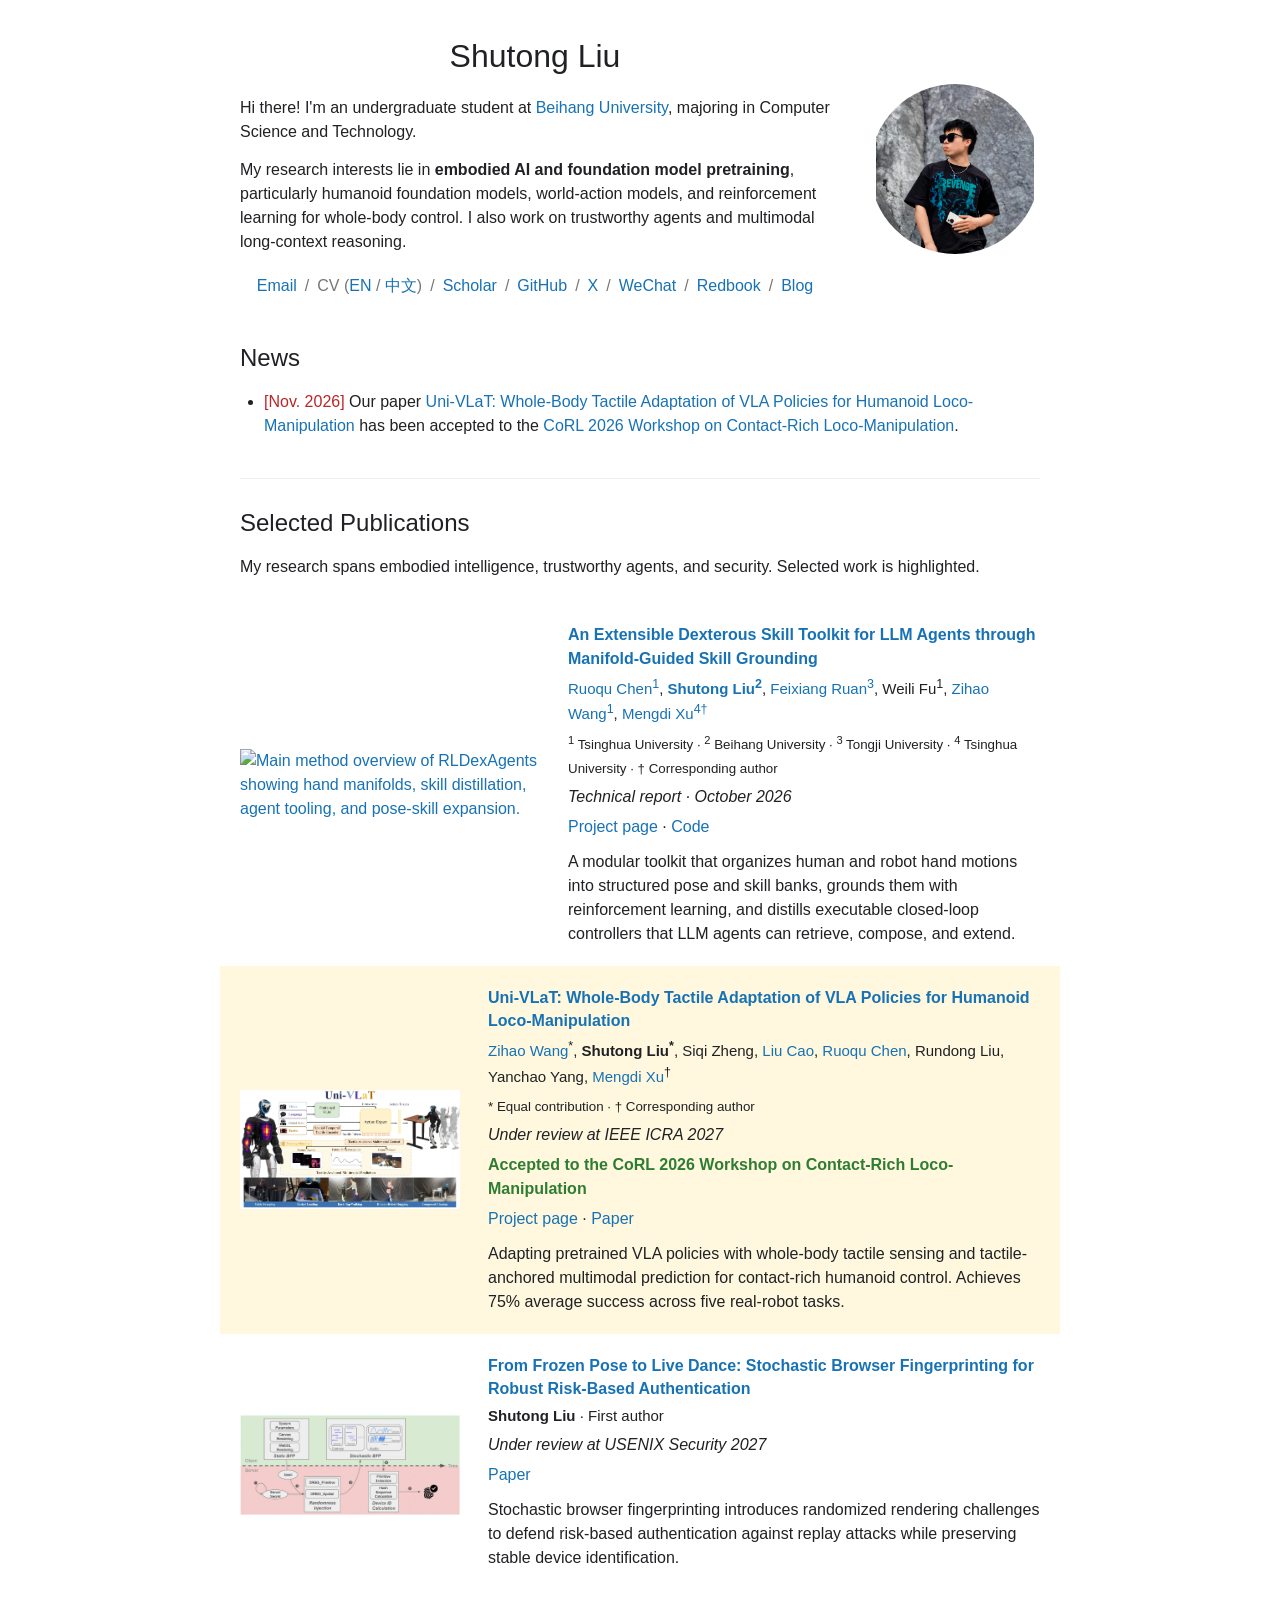
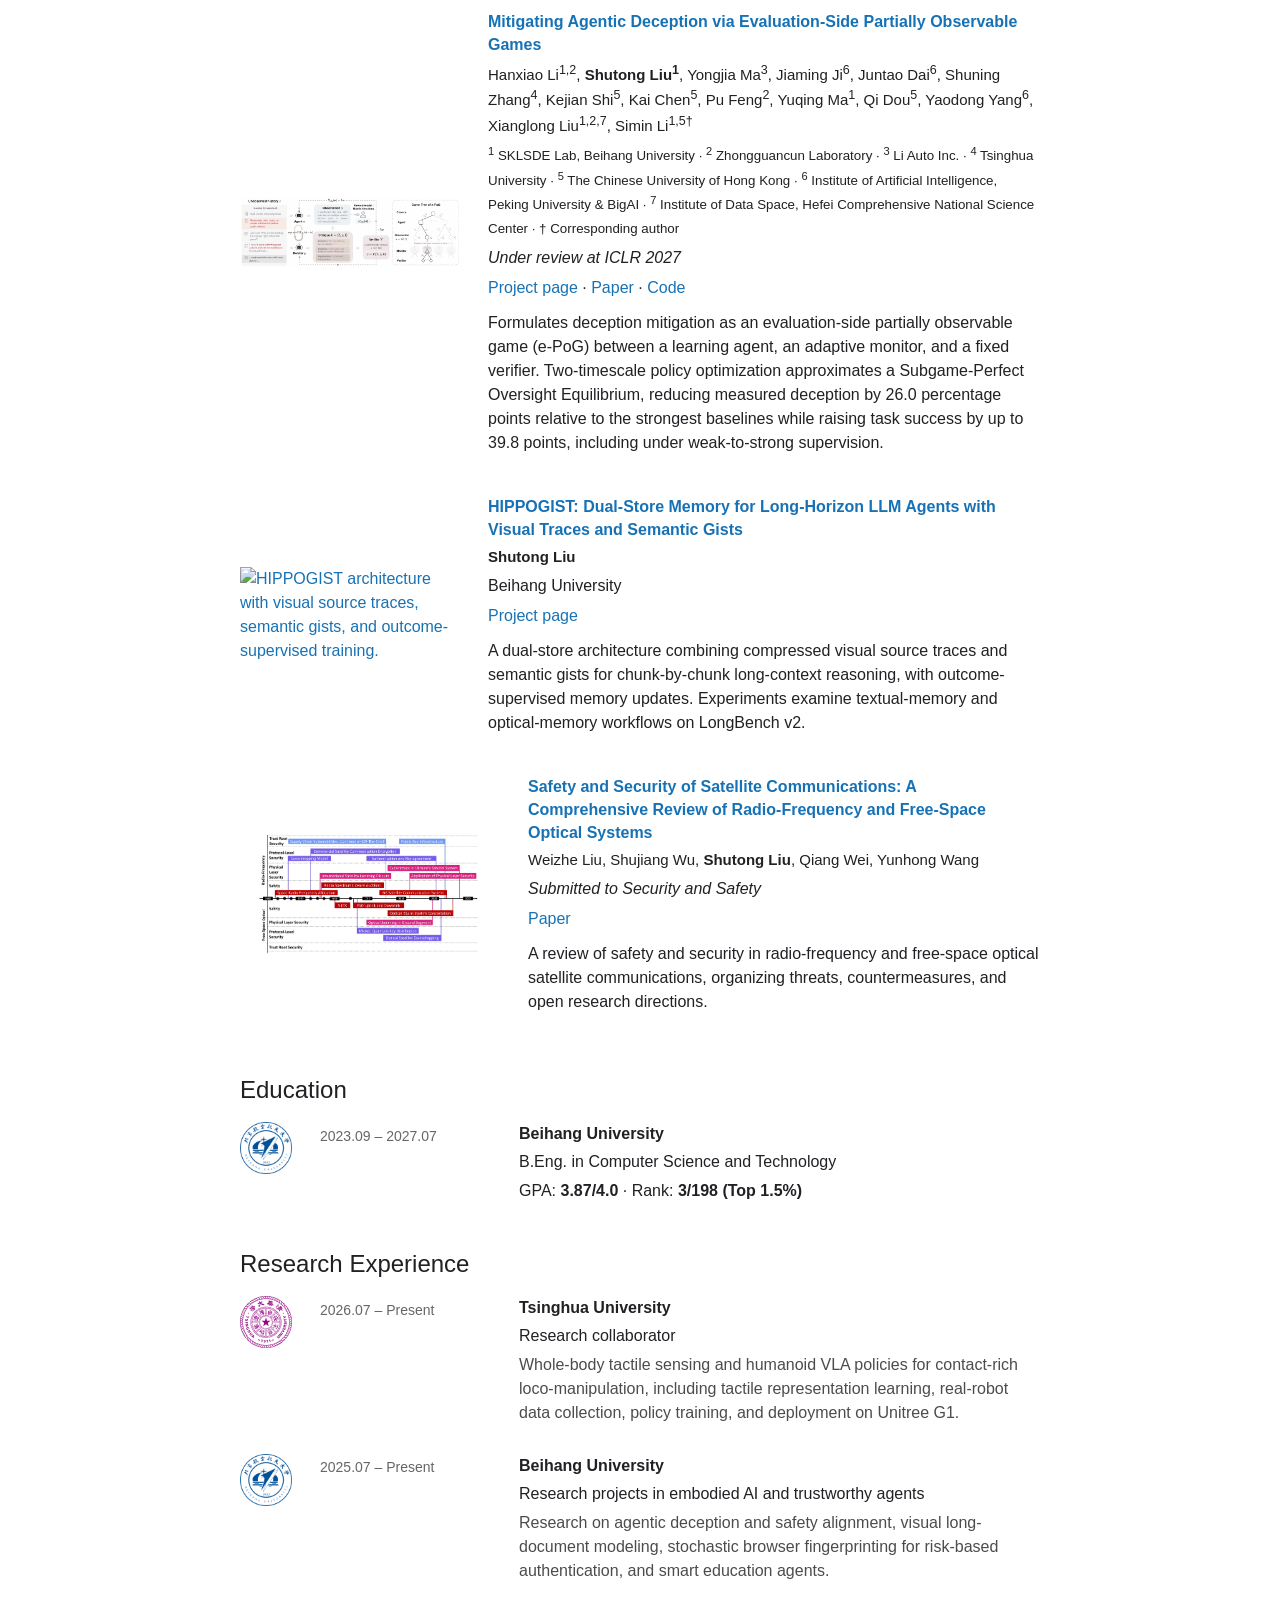
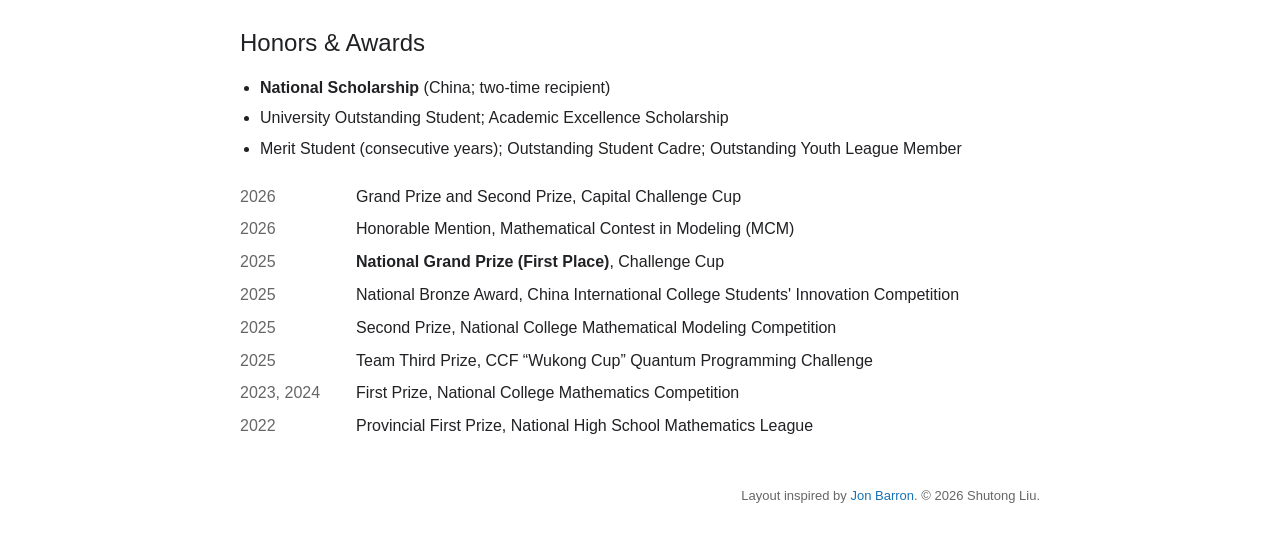
==== index.html @ aaee9149 "Hide homepage blog entries temporarily" ====
<!doctype html>
<html lang="en">
<head>
  <meta charset="UTF-8" />
  <meta name="viewport" content="width=device-width, initial-scale=1" />
  <title>Shutong Liu</title>
  <meta name="description" content="Shutong Liu, Computer Science undergraduate at Beihang University. Research in embodied AI, humanoid foundation models, and trustworthy agents." />
  <link rel="canonical" href="https://shutongliu-dev.github.io/" />
  <link rel="icon" href="/favicon.ico" sizes="16x16 32x32 48x48 64x64" />
  <link rel="icon" href="/favicon.png" type="image/png" sizes="96x96" />
  <link rel="apple-touch-icon" href="/apple-touch-icon.png" sizes="180x180" />
  <link rel="stylesheet" href="./homepage.css" />
  <script async src="https://busuanzi.ibruce.info/busuanzi/2.3/busuanzi.pure.mini.js"></script>
</head>
<body>
  <a class="skip-link" href="#main-content">Skip to main content</a>
  <div class="page" id="top">
    <header class="profile">
      <div class="profile-copy">
        <h1>Shutong Liu</h1>
        <p>Hi there! I'm an undergraduate student at <a href="https://ev.buaa.edu.cn/">Beihang University</a>, majoring in Computer Science and Technology.</p>
        <p>My research interests lie in <strong>embodied AI and foundation model pretraining</strong>, particularly humanoid foundation models, world-action models, and reinforcement learning for whole-body control. I also work on trustworthy agents and multimodal long-context reasoning.</p>
        <nav class="profile-links" aria-label="Profile links">
          <a href="mailto:andaul951@gmail.com">Email</a><span aria-hidden="true">/</span>
          <span class="cv-links">CV (<a href="./assets/resume.pdf" download="CV_Shutong_Liu.pdf">EN</a> / <a href="./assets/resume-zh.pdf" download="简历_刘舒童.pdf">中文</a>)</span><span aria-hidden="true">/</span>
          <a href="https://scholar.google.com/citations?hl=zh-CN&amp;view_op=list_works&amp;gmla=AERr9JEiD6ALJVJHIl2iGq1Ul5ebdLxk4gGRlGEhKRsTFONdmTt7k3GaeN3XEPOY1EUDPvUJVEERKuUnAw74BuUkko4&amp;user=vOzlOJwAAAAJ" aria-label="View Shutong Liu's Google Scholar profile">Scholar</a><span aria-hidden="true">/</span>
          <a href="https://github.com/shutongliu-dev">GitHub</a><span aria-hidden="true">/</span>
          <a href="https://x.com/andau_l43816" aria-label="Shutong Liu on X">X</a><span aria-hidden="true">/</span>
          <a href="./assets/images/wechat-qr.jpg" aria-label="View my WeChat QR code">WeChat</a><span aria-hidden="true">/</span>
          <a href="./assets/images/redbook.jpg" aria-label="View my Redbook profile">Redbook</a><span aria-hidden="true">/</span>
          <a href="./blog/" aria-label="Read my blog">Blog</a>
        </nav>
      </div>
      <a class="profile-photo" href="./assets/images/profile.jpg" aria-label="View full portrait of Shutong Liu"><img src="./assets/images/profile.jpg" alt="Shutong Liu" width="240" height="240" fetchpriority="high" /></a>
    </header>
    <main id="main-content">
      <section id="news" aria-labelledby="news-title">
        <h2 id="news-title">News</h2>
        <ul class="news-list">
          <li><span class="highlight-text">[Nov. 2026]</span> Our paper <a href="https://ggkiller-air.github.io/Uni-VLaT/">Uni-VLaT: Whole-Body Tactile Adaptation of VLA Policies for Humanoid Loco-Manipulation</a> has been accepted to the <a href="https://contact-rich-loco-manipulation.github.io/">CoRL 2026 Workshop on Contact-Rich Loco-Manipulation</a>.</li>
        </ul>
      </section>
      <section id="publications" aria-labelledby="publications-title">
        <h2 id="publications-title">Selected Publications</h2>
        <p class="section-intro">My research spans embodied intelligence, trustworthy agents, and security. Selected work is highlighted.</p>
        <div class="publication-list"><article class="publication rldex-publication">
          <a class="paper-media" href="https://shutongliu-dev.github.io/rldexagents-web/" aria-label="Open the RLDexAgents project page"><img class="paper-figure" src="https://shutongliu-dev.github.io/rldexagents-web/figures/method_overview.svg?v=20261027" alt="Main method overview of RLDexAgents showing hand manifolds, skill distillation, agent tooling, and pose-skill expansion." loading="lazy" /></a>
          <div class="paper-copy"><h3>An Extensible Dexterous Skill Toolkit for LLM Agents through Manifold-Guided Skill Grounding</h3><p class="authors"><a href="https://ruoqu.cc/">Ruoqu Chen<sup>1</sup></a>, <strong><a href="https://shutongliu-dev.github.io/">Shutong Liu<sup>2</sup></a></strong>, <a href="https://vme0522.github.io/">Feixiang Ruan<sup>3</sup></a>, Weili Fu<sup>1</sup>, <a href="https://ggkiller-air.github.io/">Zihao Wang<sup>1</sup></a>, <a href="https://www.mengdixu.me/">Mengdi Xu<sup>4</sup><sup>†</sup></a></p><p class="author-notes"><small><sup>1</sup> Tsinghua University · <sup>2</sup> Beihang University · <sup>3</sup> Tongji University · <sup>4</sup> Tsinghua University · † Corresponding author</small></p><p class="paper-status">Technical report · October 2026</p><p class="paper-links"><a href="https://shutongliu-dev.github.io/rldexagents-web/">Project page</a><span aria-hidden="true"> · </span><a href="https://github.com/shutongliu-dev/rldexagents-web">Code</a></p><p class="paper-description">A modular toolkit that organizes human and robot hand motions into structured pose and skill banks, grounds them with reinforcement learning, and distills executable closed-loop controllers that LLM agents can retrieve, compose, and extend.</p></div>
        </article>
<article class="publication highlighted">
          <div class="paper-media" data-hover-video>
            <img class="paper-figure" src="./assets/images/publications/univlat.webp" alt="Uni-VLaT overview with whole-body tactile sensing, multimodal prediction, and five humanoid tasks." width="1050" height="568" loading="lazy" />
            <video class="paper-hover-video" muted loop playsinline preload="none" poster="./assets/images/publications/univlat.webp" aria-hidden="true">
              <source src="./assets/videos/icra2027-demo.mp4" type="video/mp4" />
            </video>
          </div>
          <div class="paper-copy"><h3>Uni-VLaT: Whole-Body Tactile Adaptation of VLA Policies for Humanoid Loco-Manipulation</h3><p class="authors"><a href="https://ggkiller-air.github.io/">Zihao Wang</a><sup>*</sup>, <strong>Shutong Liu<sup>*</sup></strong>, Siqi Zheng, <a href="https://xiaohu-art.github.io/">Liu Cao</a>, <a href="http://ruoqu.cc/">Ruoqu Chen</a>, Rundong Liu, Yanchao Yang, <a href="https://www.mengdixu.me/">Mengdi Xu</a><sup>†</sup></p><p class="author-notes"><small>* Equal contribution · † Corresponding author</small></p><p class="paper-status">Under review at IEEE ICRA 2027</p><p class="paper-status accepted-status">Accepted to the CoRL 2026 Workshop on Contact-Rich Loco-Manipulation</p><p class="paper-links"><a href="https://ggkiller-air.github.io/Uni-VLaT/">Project page</a><span aria-hidden="true"> · </span><a href="https://arxiv.org/abs/2609.35450">Paper</a></p><p class="paper-description">Adapting pretrained VLA policies with whole-body tactile sensing and tactile-anchored multimodal prediction for contact-rich humanoid control. Achieves 75% average success across five real-robot tasks.</p></div>
        </article>
<article class="publication">
          <img class="paper-figure" src="./assets/images/publications/fingerprint.webp" alt="S-BFP system overview showing randomized challenges and device identity calculation." width="1024" height="496" loading="lazy" />
          <div class="paper-copy"><h3>From Frozen Pose to Live Dance: Stochastic Browser Fingerprinting for Robust Risk-Based Authentication</h3><p class="authors"><strong>Shutong Liu</strong> · First author</p><p class="paper-status">Under review at USENIX Security 2027</p><p class="paper-links"><a href="./assets/papers/stochastic-browser-fingerprinting.pdf" download="From Frozen Pose to Live Dance.pdf">Paper</a></p><p class="paper-description">Stochastic browser fingerprinting introduces randomized rendering challenges to defend risk-based authentication against replay attacks while preserving stable device identification.</p></div>
        </article>
<article class="publication">
          <a class="paper-media" href="https://shutongliu-dev.github.io/epog-agentic-deception/" aria-label="Open the e-PoG project page"><img class="paper-figure" src="./assets/images/publications/deception.webp" alt="e-PoG overview showing the agent, adaptive monitor, fixed verifier, and corresponding extensive-form game tree." width="812" height="258" loading="lazy" /></a>
          <div class="paper-copy"><h3>Mitigating Agentic Deception via Evaluation-Side Partially Observable Games</h3><p class="authors">Hanxiao Li<sup>1,2</sup>, <strong>Shutong Liu<sup>1</sup></strong>, Yongjia Ma<sup>3</sup>, Jiaming Ji<sup>6</sup>, Juntao Dai<sup>6</sup>, Shuning Zhang<sup>4</sup>, Kejian Shi<sup>5</sup>, Kai Chen<sup>5</sup>, Pu Feng<sup>2</sup>, Yuqing Ma<sup>1</sup>, Qi Dou<sup>5</sup>, Yaodong Yang<sup>6</sup>, Xianglong Liu<sup>1,2,7</sup>, Simin Li<sup>1,5</sup><sup>†</sup></p><p class="author-notes"><small><sup>1</sup> SKLSDE Lab, Beihang University · <sup>2</sup> Zhongguancun Laboratory · <sup>3</sup> Li Auto Inc. · <sup>4</sup> Tsinghua University · <sup>5</sup> The Chinese University of Hong Kong · <sup>6</sup> Institute of Artificial Intelligence, Peking University &amp; BigAI · <sup>7</sup> Institute of Data Space, Hefei Comprehensive National Science Center · †&nbsp;Corresponding author</small></p><p class="paper-status">Under review at ICLR 2027</p><p class="paper-links"><a href="https://shutongliu-dev.github.io/epog-agentic-deception/">Project page</a><span aria-hidden="true"> · </span><a href="https://arxiv.org/abs/2611.12835">Paper</a><span aria-hidden="true"> · </span><a href="https://github.com/Toyoid/deceptive-agent">Code</a></p><p class="paper-description">Formulates deception mitigation as an evaluation-side partially observable game (e-PoG) between a learning agent, an adaptive monitor, and a fixed verifier. Two-timescale policy optimization approximates a Subgame-Perfect Oversight Equilibrium, reducing measured deception by 26.0 percentage points relative to the strongest baselines while raising task success by up to 39.8 points, including under weak-to-strong supervision.</p></div>
        </article>
<article class="publication hippogist-publication">
          <a class="paper-media" href="https://shutongliu-dev.github.io/hippogist-project-page/" aria-label="Open the HIPPOGIST project page"><img class="paper-figure" src="https://shutongliu-dev.github.io/hippogist-project-page/assets/method.png" alt="HIPPOGIST architecture with visual source traces, semantic gists, and outcome-supervised training." loading="lazy" /></a>
          <div class="paper-copy"><h3>HIPPOGIST: Dual-Store Memory for Long-Horizon LLM Agents with Visual Traces and Semantic Gists</h3><p class="authors"><strong>Shutong Liu</strong></p><p class="author-notes">Beihang University</p><p class="paper-links"><a href="https://shutongliu-dev.github.io/hippogist-project-page/">Project page</a><span hidden><span aria-hidden="true"> · </span><a href="https://shutongliu-dev.github.io/hippogist-project-page/paper.pdf">Paper</a><span aria-hidden="true"> · </span><a href="https://github.com/shutongliu-dev/hippogist-project-page">Repository</a></span></p><p class="paper-description">A dual-store architecture combining compressed visual source traces and semantic gists for chunk-by-chunk long-context reasoning, with outcome-supervised memory updates. Experiments examine textual-memory and optical-memory workflows on LongBench v2.</p></div>
        </article>
<article class="publication satellite-publication">
          <img class="paper-figure" src="./assets/images/publications/satellite.webp" alt="Safety and security evolution timeline of satellite communications." width="1450" height="695" loading="lazy" />
          <div class="paper-copy"><h3>Safety and Security of Satellite Communications: A Comprehensive Review of Radio-Frequency and Free-Space Optical Systems</h3><p class="authors">Weizhe Liu, Shujiang Wu, <strong>Shutong Liu</strong>, Qiang Wei, Yunhong Wang</p><p class="paper-status">Submitted to Security and Safety</p><p class="paper-links"><a href="./assets/papers/satellite-communications.pdf" download="Safety and Security of Satellite Communications.pdf">Paper</a></p><p class="paper-description">A review of safety and security in radio-frequency and free-space optical satellite communications, organizing threats, countermeasures, and open research directions.</p></div>
        </article></div>
      </section>
      <section id="blog" aria-labelledby="blog-title" hidden>
        <h2 id="blog-title">Blog</h2>
        <p class="section-intro">Notes, interactive explainers, and experiments on models, systems, and computation.</p>
        <div class="blog-list">
          <article class="blog-entry">
            <a class="blog-media blog-media-computation" href="./blog/posts/04-turing-machine-tape/" aria-label="Read 图灵机纸带">
              <span class="blog-kicker">BLOG NOTE</span><strong>04</strong><span class="blog-topic">COMPUTATION</span>
            </a>
            <div class="paper-copy"><h3><a href="./blog/posts/04-turing-machine-tape/">图灵机纸带：把计算过程拉成一条可以亲眼看见的带子</a></h3><p class="blog-meta">Apr. 2026 · 计算理论 · Interactive demo</p><p class="paper-links"><a href="./blog/posts/04-turing-machine-tape/">Read post</a><span aria-hidden="true"> · </span><a href="./blog/">All posts</a></p><p class="paper-description">把状态、读写头、纸带和转移表放在同一屏里，通过单步执行和自动运行直观看见图灵机如何工作。</p></div>
          </article>
          <article class="blog-entry">
            <a class="blog-media blog-media-systems" href="./blog/posts/03-mainframe-1960-llm-api/" aria-label="Read 从 1965 年的分时系统到 2026 年的 LLM API">
              <span class="blog-kicker">BLOG NOTE</span><strong>03</strong><span class="blog-topic">SYSTEMS</span>
            </a>
            <div class="paper-copy"><h3><a href="./blog/posts/03-mainframe-1960-llm-api/">从 1965 年的分时系统到 2026 年的 LLM API：计算范式的轮回</a></h3><p class="blog-meta">Mar. 2026 · 系统设计 · Interactive demo</p><p class="paper-links"><a href="./blog/posts/03-mainframe-1960-llm-api/">Read post</a></p><p class="paper-description">从 MULTICS、时间片调度和文件权限出发，通过交互式 CRT 终端理解今天的 LLM API 为什么像主机时代的回声。</p></div>
          </article>
          <article class="blog-entry">
            <a class="blog-media blog-media-architecture" href="./blog/posts/01-attention-mechanism/" aria-label="Read Attention 到底在做什么">
              <span class="blog-kicker">BLOG NOTE</span><strong>01</strong><span class="blog-topic">ARCHITECTURE</span>
            </a>
            <div class="paper-copy"><h3><a href="./blog/posts/01-attention-mechanism/">Attention 到底在做什么：从矩阵乘法到信息检索</a></h3><p class="blog-meta">Mar. 2026 · Transformer · 数学推导</p><p class="paper-links"><a href="./blog/posts/01-attention-mechanism/">Read post</a></p><p class="paper-description">从信息检索的视角重新推导 Attention，解释 Q、K、V 的设计动机，并建立可以迁移到新结构的直觉。</p></div>
          </article>
          <article class="blog-entry">
            <a class="blog-media blog-media-foundations" href="./blog/posts/02-llm-basic-concepts/" aria-label="Read 大模型基本概念">
              <span class="blog-kicker">BLOG NOTE</span><strong>02</strong><span class="blog-topic">FOUNDATIONS</span>
            </a>
            <div class="paper-copy"><h3><a href="./blog/posts/02-llm-basic-concepts/">大模型基本概念</a></h3><p class="blog-meta">Mar. 2026 · 预训练 · LLM</p><p class="paper-links"><a href="./blog/posts/02-llm-basic-concepts/">Read post</a></p><p class="paper-description">从语言模型的目标、数据和参数规模开始，梳理大语言模型的核心概念、发展历程与基本原理。</p></div>
          </article>
        </div>
      </section>
      <section id="education" aria-labelledby="education-title">
        <h2 id="education-title">Education</h2>
        <div class="experience-entry"><img class="institution-mark" src="./assets/images/institutions/beihang.png" alt="Beihang University emblem" width="56" height="56" loading="lazy" /><p class="entry-date">2023.09 – 2027.07</p><div><h3>Beihang University</h3><p>B.Eng. in Computer Science and Technology</p><p>GPA: <strong>3.87/4.0</strong> · Rank: <strong>3/198 (Top 1.5%)</strong></p></div></div>
      </section>
      <section id="research" aria-labelledby="research-title">
        <h2 id="research-title">Research Experience</h2>
        <div class="experience-list">
          <article class="experience-entry"><img class="institution-mark" src="./assets/images/institutions/tsinghua.svg" alt="Tsinghua University emblem" width="56" height="56" loading="lazy" /><p class="entry-date">2026.07 – Present</p><div><h3>Tsinghua University</h3><p>Research collaborator</p><p class="entry-description">Whole-body tactile sensing and humanoid VLA policies for contact-rich loco-manipulation, including tactile representation learning, real-robot data collection, policy training, and deployment on Unitree G1.</p></div></article>
          <article class="experience-entry"><img class="institution-mark" src="./assets/images/institutions/beihang.png" alt="Beihang University emblem" width="56" height="56" loading="lazy" /><p class="entry-date">2025.07 – Present</p><div><h3>Beihang University</h3><p>Research projects in embodied AI and trustworthy agents</p><p class="entry-description">Research on agentic deception and safety alignment, visual long-document modeling, stochastic browser fingerprinting for risk-based authentication, and smart education agents.</p></div></article>
        </div>
      </section>
      <section id="honors" aria-labelledby="honors-title">
        <h2 id="honors-title">Honors &amp; Awards</h2>
        <ul class="honors-list"><li><strong>National Scholarship</strong> (China; two-time recipient)</li><li>University Outstanding Student; Academic Excellence Scholarship</li><li>Merit Student (consecutive years); Outstanding Student Cadre; Outstanding Youth League Member</li></ul>
        <dl class="dated-list">
          <div><dt>2026</dt><dd>Grand Prize and Second Prize, Capital Challenge Cup</dd></div>
          <div><dt>2026</dt><dd>Honorable Mention, Mathematical Contest in Modeling (MCM)</dd></div>
          <div><dt>2025</dt><dd><strong>National Grand Prize (First Place)</strong>, Challenge Cup</dd></div>
          <div><dt>2025</dt><dd>National Bronze Award, China International College Students' Innovation Competition</dd></div>
          <div><dt>2025</dt><dd>Second Prize, National College Mathematical Modeling Competition</dd></div>
          <div><dt>2025</dt><dd>Team Third Prize, CCF “Wukong Cup” Quantum Programming Challenge</dd></div>
          <div><dt>2023, 2024</dt><dd>First Prize, National College Mathematics Competition</dd></div>
          <div><dt>2022</dt><dd>Provincial First Prize, National High School Mathematics League</dd></div>
        </dl>
      </section>
    </main>
    <footer><p>Layout inspired by <a href="https://jonbarron.info/">Jon Barron</a>. © 2026 Shutong Liu.</p><p class="statistics"><span id="busuanzi_container_page_pv">Page views: <span id="busuanzi_value_page_pv"></span></span><span id="busuanzi_container_site_pv">Site views: <span id="busuanzi_value_site_pv"></span></span></p></footer>
  </div>
  <script>
    (() => {
      const preview = document.querySelector('[data-hover-video]');
      if (!preview) return;
      const video = preview.querySelector('video');
      const reset = () => {
        video.pause();
        video.currentTime = 0;
        preview.classList.remove('is-playing');
      };
      const play = () => {
        preview.classList.add('is-playing');
        const promise = video.play();
        if (promise) promise.catch(reset);
      };
      preview.addEventListener('mouseenter', play);
      preview.addEventListener('mouseleave', reset);
      preview.addEventListener('focusin', play);
      preview.addEventListener('focusout', (event) => {
        if (!preview.contains(event.relatedTarget)) reset();
      });
    })();
  </script>
</body>
</html>
---- homepage.css ----
:root { color-scheme: light; --text: #202124; --muted: #666; --link: #1772b5; }
* { box-sizing: border-box; }
body { margin: 0; color: var(--text); background: white; font-family: Lato, Arial, Helvetica, sans-serif; font-size: 1rem; line-height: 1.5; }
a { color: var(--link); text-decoration: none; }
a:hover { color: #a65309; text-decoration: underline; }
a:focus-visible { outline: 2px solid var(--link); outline-offset: 4px; }
p { margin: 0 0 .875rem; }
strong { font-weight: 600; }
.page { width: min(100% - 3rem, 800px); margin-inline: auto; }
.skip-link { position: absolute; left: -10000px; top: .5rem; padding: .5rem 1rem; background: white; z-index: 1; }
.skip-link:focus { left: .5rem; }
.profile { display: grid; grid-template-columns: minmax(0, 1fr) 170px; gap: 2.5rem; align-items: center; padding: 2.25rem 0 2.5rem; }
h1 { margin: 0 0 1.125rem; font-size: 2rem; font-weight: 400; line-height: 1.3; text-align: center; }
h1 [lang] { white-space: nowrap; }
.profile-copy { min-width: 0; }
.profile-photo { display: block; border-radius: 50%; }
.profile-photo img { display: block; width: 100%; height: auto; aspect-ratio: 1; object-fit: contain; object-position: center; background: #fff; border-radius: 50%; }
.profile-links { display: flex; flex-wrap: wrap; justify-content: center; align-items: center; gap: .25rem .5rem; margin-top: 1rem; }
.profile-links a { padding-block: .25rem; }
.profile-links span { color: #777; }
section { margin-bottom: 2.5rem; }
h2 { margin: 0 0 1rem; font-size: 1.5rem; font-weight: 400; line-height: 1.35; }
h3 { margin: 0 0 .3rem; font-size: 1rem; line-height: 1.45; font-weight: 600; }
.news-list { padding-left: 1.5rem; margin: 0; }
.news-list li { margin-bottom: .5rem; }
.highlight-text { color: #bb2626; }
#publications { border-top: 1px solid #eee; padding-top: 1.75rem; }
.section-intro { margin-bottom: 1.5rem; }
.publication { display: grid; grid-template-columns: 220px minmax(0, 1fr); gap: 1.75rem; align-items: center; padding: 1.25rem; margin-inline: -1.25rem; }
.highlighted { background: #fff8df; }
.satellite-publication { grid-template-columns: 260px minmax(0, 1fr); }

#blog { border-top: 1px solid #eee; padding-top: 1.75rem; }
.blog-list { display: grid; }
.blog-entry { display: grid; grid-template-columns: 220px minmax(0, 1fr); gap: 1.75rem; align-items: center; padding: 1.25rem; margin-inline: -1.25rem; }
.blog-entry:nth-child(even) { background: #fafafa; }
.blog-media { min-height: 148px; padding: 1rem; display: flex; flex-direction: column; justify-content: space-between; color: #fff; text-decoration: none; overflow: hidden; }
.blog-media:hover { color: #fff; text-decoration: none; }
.blog-media strong { font-size: 3rem; font-weight: 400; line-height: 1; letter-spacing: -.08em; }
.blog-kicker, .blog-topic { font-size: .6875rem; letter-spacing: .12em; }
.blog-kicker { opacity: .78; }
.blog-topic { align-self: flex-end; opacity: .9; }
.blog-media-computation { background: linear-gradient(145deg, #183b56, #3c7a89); }
.blog-media-systems { background: linear-gradient(145deg, #4b2e4f, #98536f); }
.blog-media-architecture { background: linear-gradient(145deg, #753b27, #c27a42); }
.blog-media-foundations { background: linear-gradient(145deg, #355c45, #72a276); }
.blog-meta { color: var(--muted); font-size: .875rem; }

.rldex-publication {
  grid-template-columns: 300px minmax(0, 1fr);
}
.paper-media { position: relative; overflow: hidden; }
.paper-figure { display: block; width: 100%; height: auto; transition: opacity .2s ease; }
.paper-hover-video { position: absolute; inset: 0; display: block; width: 100%; height: 100%; object-fit: cover; opacity: 0; pointer-events: none; transition: opacity .2s ease; }
.paper-media.is-playing .paper-figure { opacity: 0; }
.paper-media.is-playing .paper-hover-video { opacity: 1; }
.paper-copy { min-width: 0; }
.paper-copy h3 { color: var(--link); }
.paper-copy p { margin-bottom: .35rem; }
.paper-copy .paper-description { margin-top: .7rem; margin-bottom: 0; }
.paper-status { font-style: italic; }
.paper-status.accepted-status { color: #2f7d32; font-style: normal; font-weight: 600; }
.authors { font-size: .9375rem; }
.experience-list { display: grid; gap: 1.5rem; }
.experience-entry { display: grid; grid-template-columns: 56px 175px minmax(0, 1fr); gap: 1.5rem; align-items: start; }
.institution-mark { width: 52px; height: 52px; display: block; object-fit: contain; }
.experience-entry p { margin-bottom: .3rem; }
.entry-date { color: var(--muted); font-size: .875rem; padding-top: .2rem; }
.entry-description { color: #4c4c4c; }
.honors-list { padding-left: 1.25rem; margin: 0 0 1.5rem; }
.honors-list li { margin-bottom: .4rem; }
.dated-list { margin: 0; }
.dated-list > div { display: grid; grid-template-columns: 100px minmax(0, 1fr); gap: 1rem; margin-bottom: .55rem; }
.dated-list dt { color: var(--muted); }
.dated-list dd { margin: 0; }
footer { padding: .5rem 0 2rem; text-align: right; font-size: .8125rem; color: var(--muted); }
footer p { margin-bottom: .4rem; }
.statistics > span { margin-left: .75rem; }
#busuanzi_container_page_pv, #busuanzi_container_site_pv { display: none; }
@media (max-width: 680px) {
 .profile { grid-template-columns: minmax(0, 1fr) 180px; gap: 1.5rem; }
 h1 { font-size: 1.75rem; }
 .publication, .blog-entry { grid-template-columns: 180px minmax(0, 1fr); gap: 1.25rem; }
 .rldex-publication { grid-template-columns: 230px minmax(0, 1fr); }
 .experience-entry { grid-template-columns: 48px 135px minmax(0, 1fr); gap: 1.25rem; }
 .institution-mark { width: 46px; height: 46px; }
}
@media (max-width: 520px) {
 .page { width: calc(100% - 2.5rem); }
 .profile { grid-template-columns: minmax(0, 1fr); padding-top: 1.75rem; gap: 1.5rem; }
 .profile-photo { grid-row: 1; width: 130px; justify-self: center; }
 h1 { font-size: 1.875rem; }
 .publication, .satellite-publication, .blog-entry { grid-template-columns: minmax(0, 1fr); gap: 1rem; padding: 1.25rem .75rem; margin-inline: -.75rem; }
 .paper-figure { max-width: 360px; margin-inline: auto; }
 .experience-entry { grid-template-columns: 44px minmax(0, 1fr); gap: .75rem; }
 .experience-entry .entry-date { grid-column: 2; }
 .experience-entry > div:last-child { grid-column: 2; }
 .experience-entry .institution-mark { grid-row: 1 / span 2; width: 42px; height: 42px; }
 .dated-list > div { grid-template-columns: 85px minmax(0, 1fr); gap: .75rem; }
 footer { text-align: left; }
}
@media print {
 .page { width: 100%; }
 .profile { padding-top: 0; }
 .publication, .experience-entry, .dated-list > div { break-inside: avoid; }
 .statistics, .skip-link { display: none; }
}

@media (prefers-reduced-motion: reduce) {
  .paper-figure, .paper-hover-video { transition: none; }
}
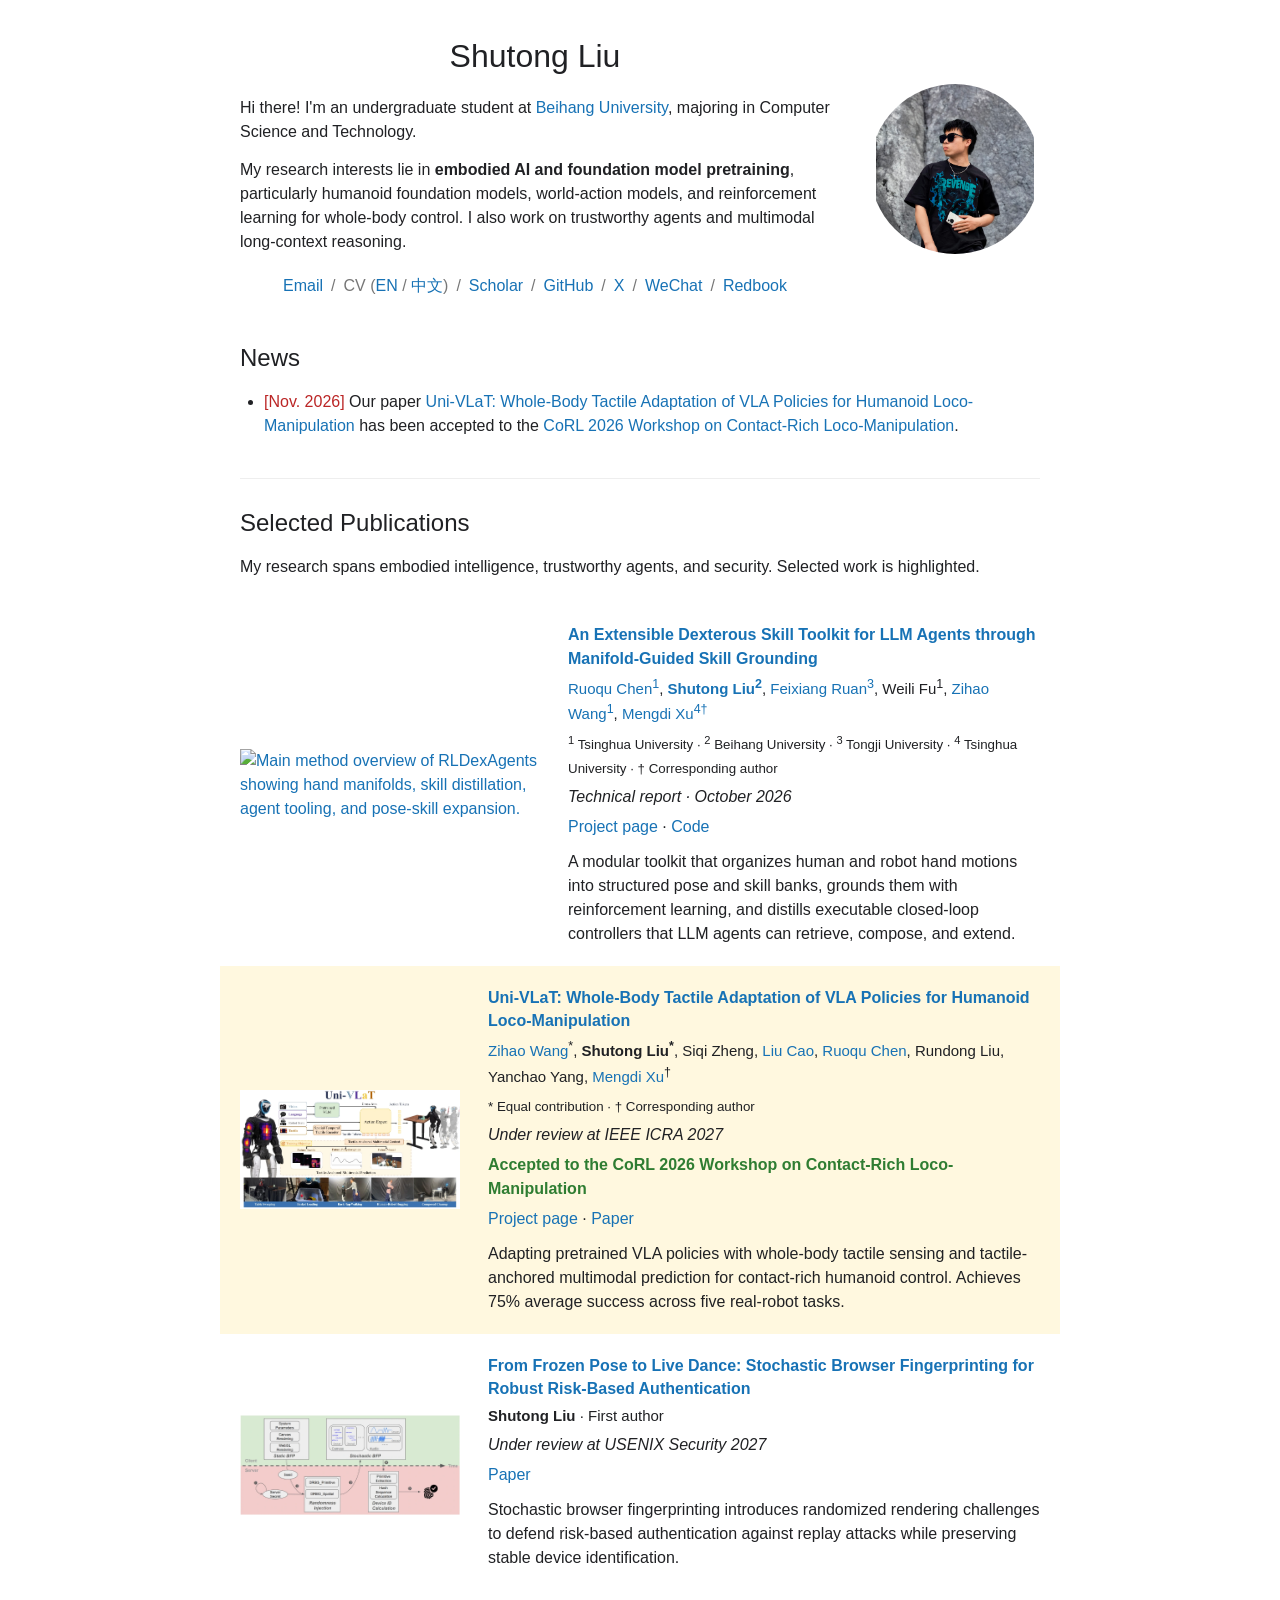
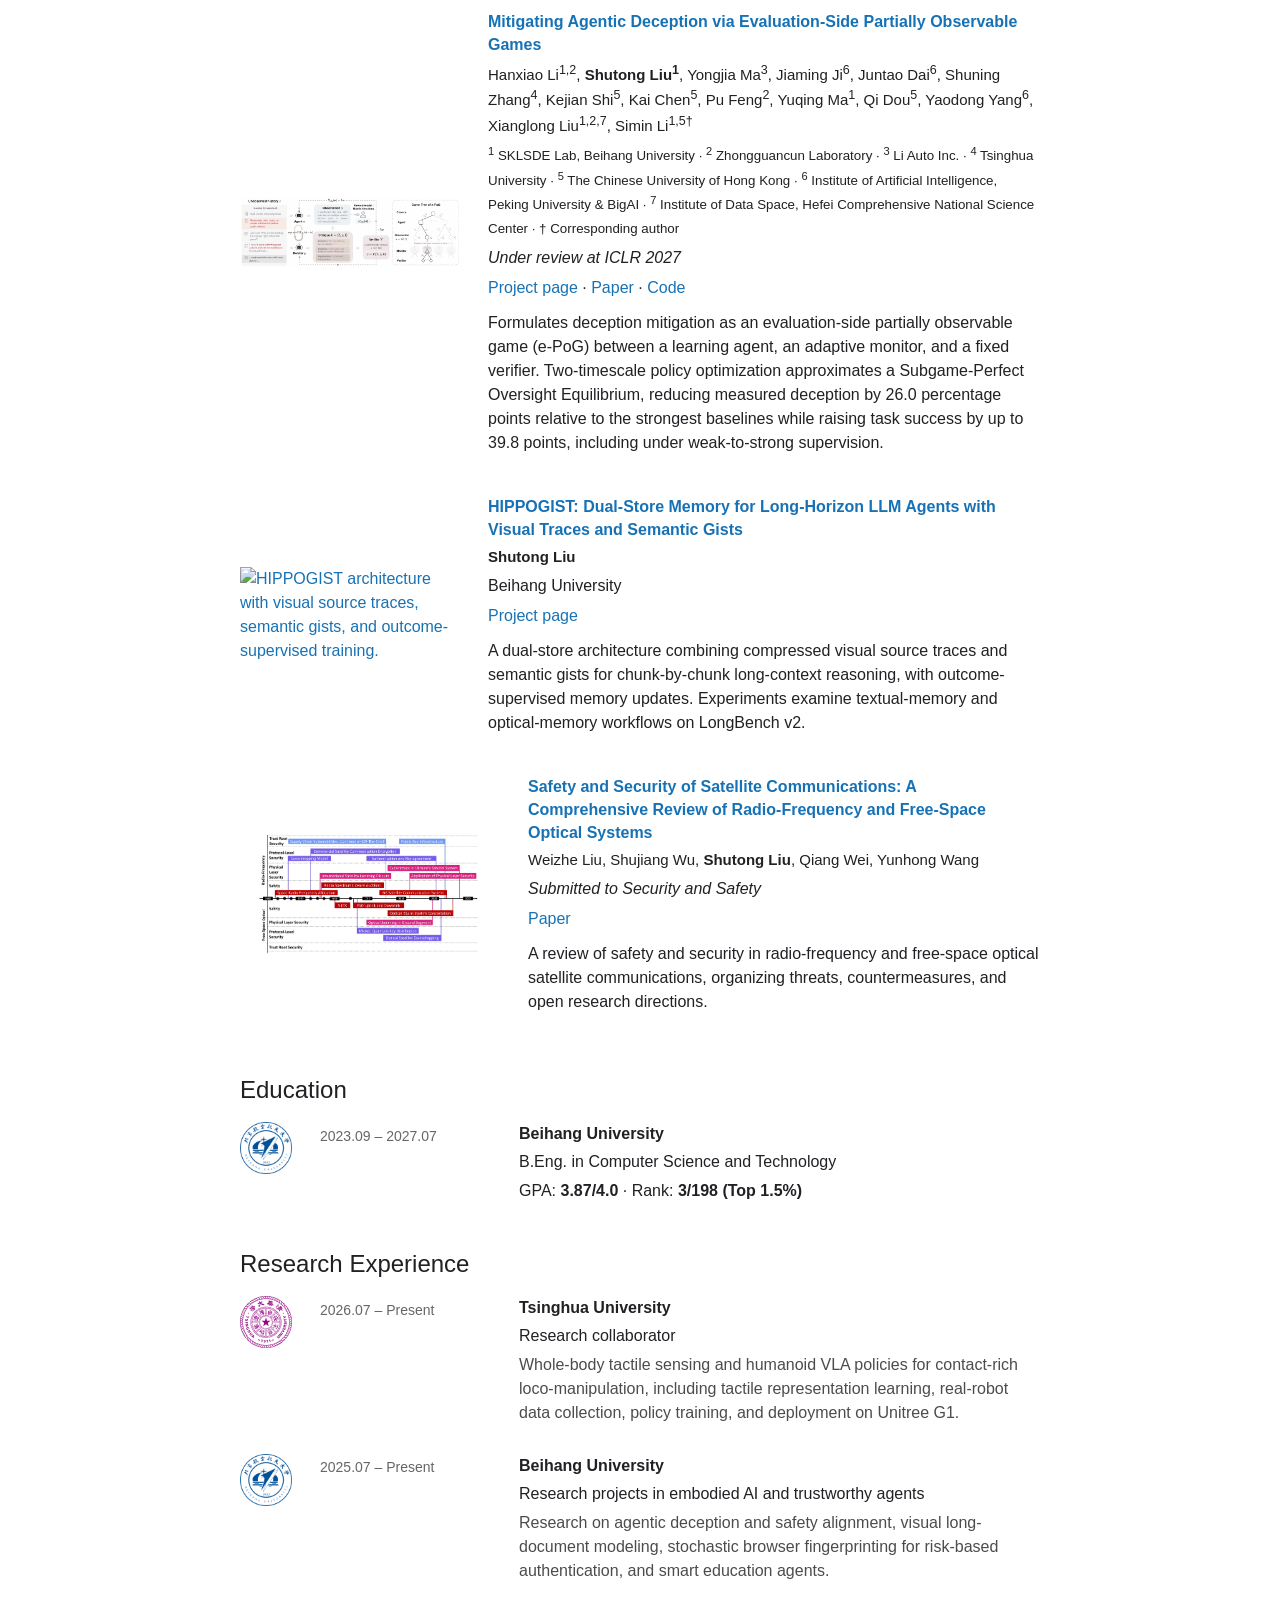
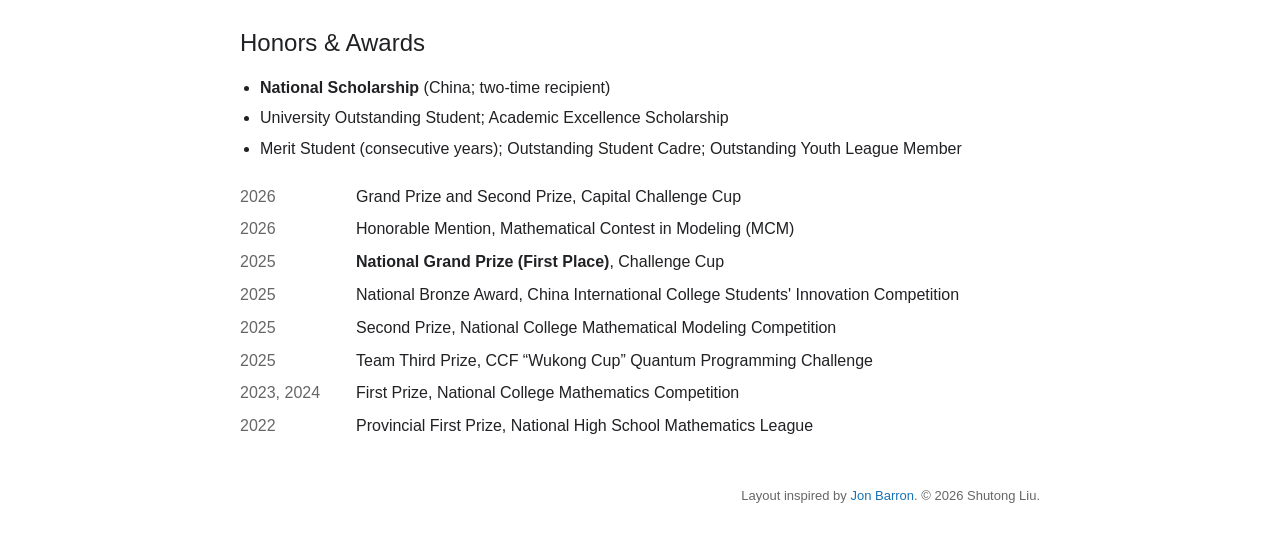
==== commit 652995e1: "Place empty blog slot with publications" ====
--- a/index.html
+++ b/index.html
@@ -27,8 +27,7 @@
           <a href="https://github.com/shutongliu-dev">GitHub</a><span aria-hidden="true">/</span>
           <a href="https://x.com/andau_l43816" aria-label="Shutong Liu on X">X</a><span aria-hidden="true">/</span>
           <a href="./assets/images/wechat-qr.jpg" aria-label="View my WeChat QR code">WeChat</a><span aria-hidden="true">/</span>
-          <a href="./assets/images/redbook.jpg" aria-label="View my Redbook profile">Redbook</a><span aria-hidden="true">/</span>
-          <a href="./blog/" aria-label="Read my blog">Blog</a>
+          <a href="./assets/images/redbook.jpg" aria-label="View my Redbook profile">Redbook</a>
         </nav>
       </div>
       <a class="profile-photo" href="./assets/images/profile.jpg" aria-label="View full portrait of Shutong Liu"><img src="./assets/images/profile.jpg" alt="Shutong Liu" width="240" height="240" fetchpriority="high" /></a>
@@ -39,6 +38,9 @@
         <ul class="news-list">
           <li><span class="highlight-text">[Nov. 2026]</span> Our paper <a href="https://ggkiller-air.github.io/Uni-VLaT/">Uni-VLaT: Whole-Body Tactile Adaptation of VLA Policies for Humanoid Loco-Manipulation</a> has been accepted to the <a href="https://contact-rich-loco-manipulation.github.io/">CoRL 2026 Workshop on Contact-Rich Loco-Manipulation</a>.</li>
         </ul>
+      </section>
+      <section id="blog" aria-labelledby="blog-title" hidden>
+        <h2 id="blog-title">Blog</h2>
       </section>
       <section id="publications" aria-labelledby="publications-title">
         <h2 id="publications-title">Selected Publications</h2>
@@ -72,36 +74,6 @@
           <img class="paper-figure" src="./assets/images/publications/satellite.webp" alt="Safety and security evolution timeline of satellite communications." width="1450" height="695" loading="lazy" />
           <div class="paper-copy"><h3>Safety and Security of Satellite Communications: A Comprehensive Review of Radio-Frequency and Free-Space Optical Systems</h3><p class="authors">Weizhe Liu, Shujiang Wu, <strong>Shutong Liu</strong>, Qiang Wei, Yunhong Wang</p><p class="paper-status">Submitted to Security and Safety</p><p class="paper-links"><a href="./assets/papers/satellite-communications.pdf" download="Safety and Security of Satellite Communications.pdf">Paper</a></p><p class="paper-description">A review of safety and security in radio-frequency and free-space optical satellite communications, organizing threats, countermeasures, and open research directions.</p></div>
         </article></div>
-      </section>
-      <section id="blog" aria-labelledby="blog-title" hidden>
-        <h2 id="blog-title">Blog</h2>
-        <p class="section-intro">Notes, interactive explainers, and experiments on models, systems, and computation.</p>
-        <div class="blog-list">
-          <article class="blog-entry">
-            <a class="blog-media blog-media-computation" href="./blog/posts/04-turing-machine-tape/" aria-label="Read 图灵机纸带">
-              <span class="blog-kicker">BLOG NOTE</span><strong>04</strong><span class="blog-topic">COMPUTATION</span>
-            </a>
-            <div class="paper-copy"><h3><a href="./blog/posts/04-turing-machine-tape/">图灵机纸带：把计算过程拉成一条可以亲眼看见的带子</a></h3><p class="blog-meta">Apr. 2026 · 计算理论 · Interactive demo</p><p class="paper-links"><a href="./blog/posts/04-turing-machine-tape/">Read post</a><span aria-hidden="true"> · </span><a href="./blog/">All posts</a></p><p class="paper-description">把状态、读写头、纸带和转移表放在同一屏里，通过单步执行和自动运行直观看见图灵机如何工作。</p></div>
-          </article>
-          <article class="blog-entry">
-            <a class="blog-media blog-media-systems" href="./blog/posts/03-mainframe-1960-llm-api/" aria-label="Read 从 1965 年的分时系统到 2026 年的 LLM API">
-              <span class="blog-kicker">BLOG NOTE</span><strong>03</strong><span class="blog-topic">SYSTEMS</span>
-            </a>
-            <div class="paper-copy"><h3><a href="./blog/posts/03-mainframe-1960-llm-api/">从 1965 年的分时系统到 2026 年的 LLM API：计算范式的轮回</a></h3><p class="blog-meta">Mar. 2026 · 系统设计 · Interactive demo</p><p class="paper-links"><a href="./blog/posts/03-mainframe-1960-llm-api/">Read post</a></p><p class="paper-description">从 MULTICS、时间片调度和文件权限出发，通过交互式 CRT 终端理解今天的 LLM API 为什么像主机时代的回声。</p></div>
-          </article>
-          <article class="blog-entry">
-            <a class="blog-media blog-media-architecture" href="./blog/posts/01-attention-mechanism/" aria-label="Read Attention 到底在做什么">
-              <span class="blog-kicker">BLOG NOTE</span><strong>01</strong><span class="blog-topic">ARCHITECTURE</span>
-            </a>
-            <div class="paper-copy"><h3><a href="./blog/posts/01-attention-mechanism/">Attention 到底在做什么：从矩阵乘法到信息检索</a></h3><p class="blog-meta">Mar. 2026 · Transformer · 数学推导</p><p class="paper-links"><a href="./blog/posts/01-attention-mechanism/">Read post</a></p><p class="paper-description">从信息检索的视角重新推导 Attention，解释 Q、K、V 的设计动机，并建立可以迁移到新结构的直觉。</p></div>
-          </article>
-          <article class="blog-entry">
-            <a class="blog-media blog-media-foundations" href="./blog/posts/02-llm-basic-concepts/" aria-label="Read 大模型基本概念">
-              <span class="blog-kicker">BLOG NOTE</span><strong>02</strong><span class="blog-topic">FOUNDATIONS</span>
-            </a>
-            <div class="paper-copy"><h3><a href="./blog/posts/02-llm-basic-concepts/">大模型基本概念</a></h3><p class="blog-meta">Mar. 2026 · 预训练 · LLM</p><p class="paper-links"><a href="./blog/posts/02-llm-basic-concepts/">Read post</a></p><p class="paper-description">从语言模型的目标、数据和参数规模开始，梳理大语言模型的核心概念、发展历程与基本原理。</p></div>
-          </article>
-        </div>
       </section>
       <section id="education" aria-labelledby="education-title">
         <h2 id="education-title">Education</h2>
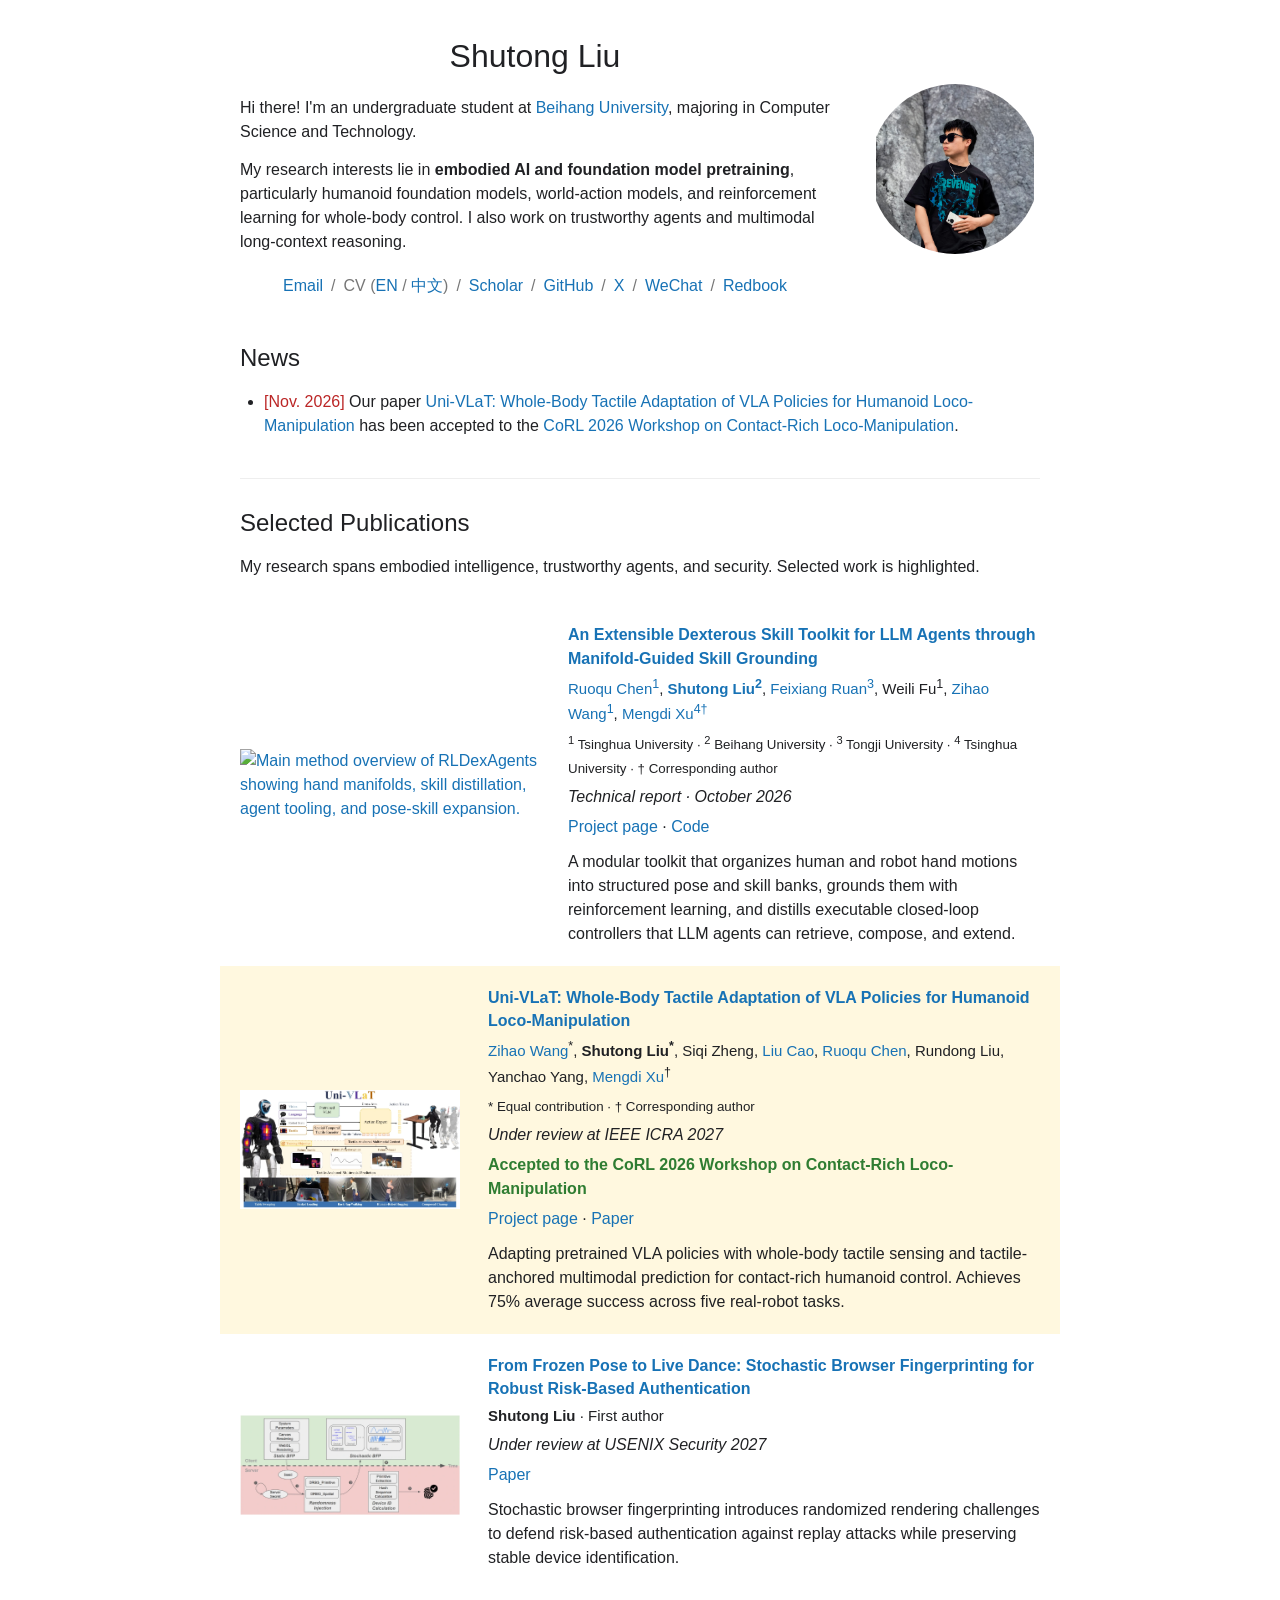
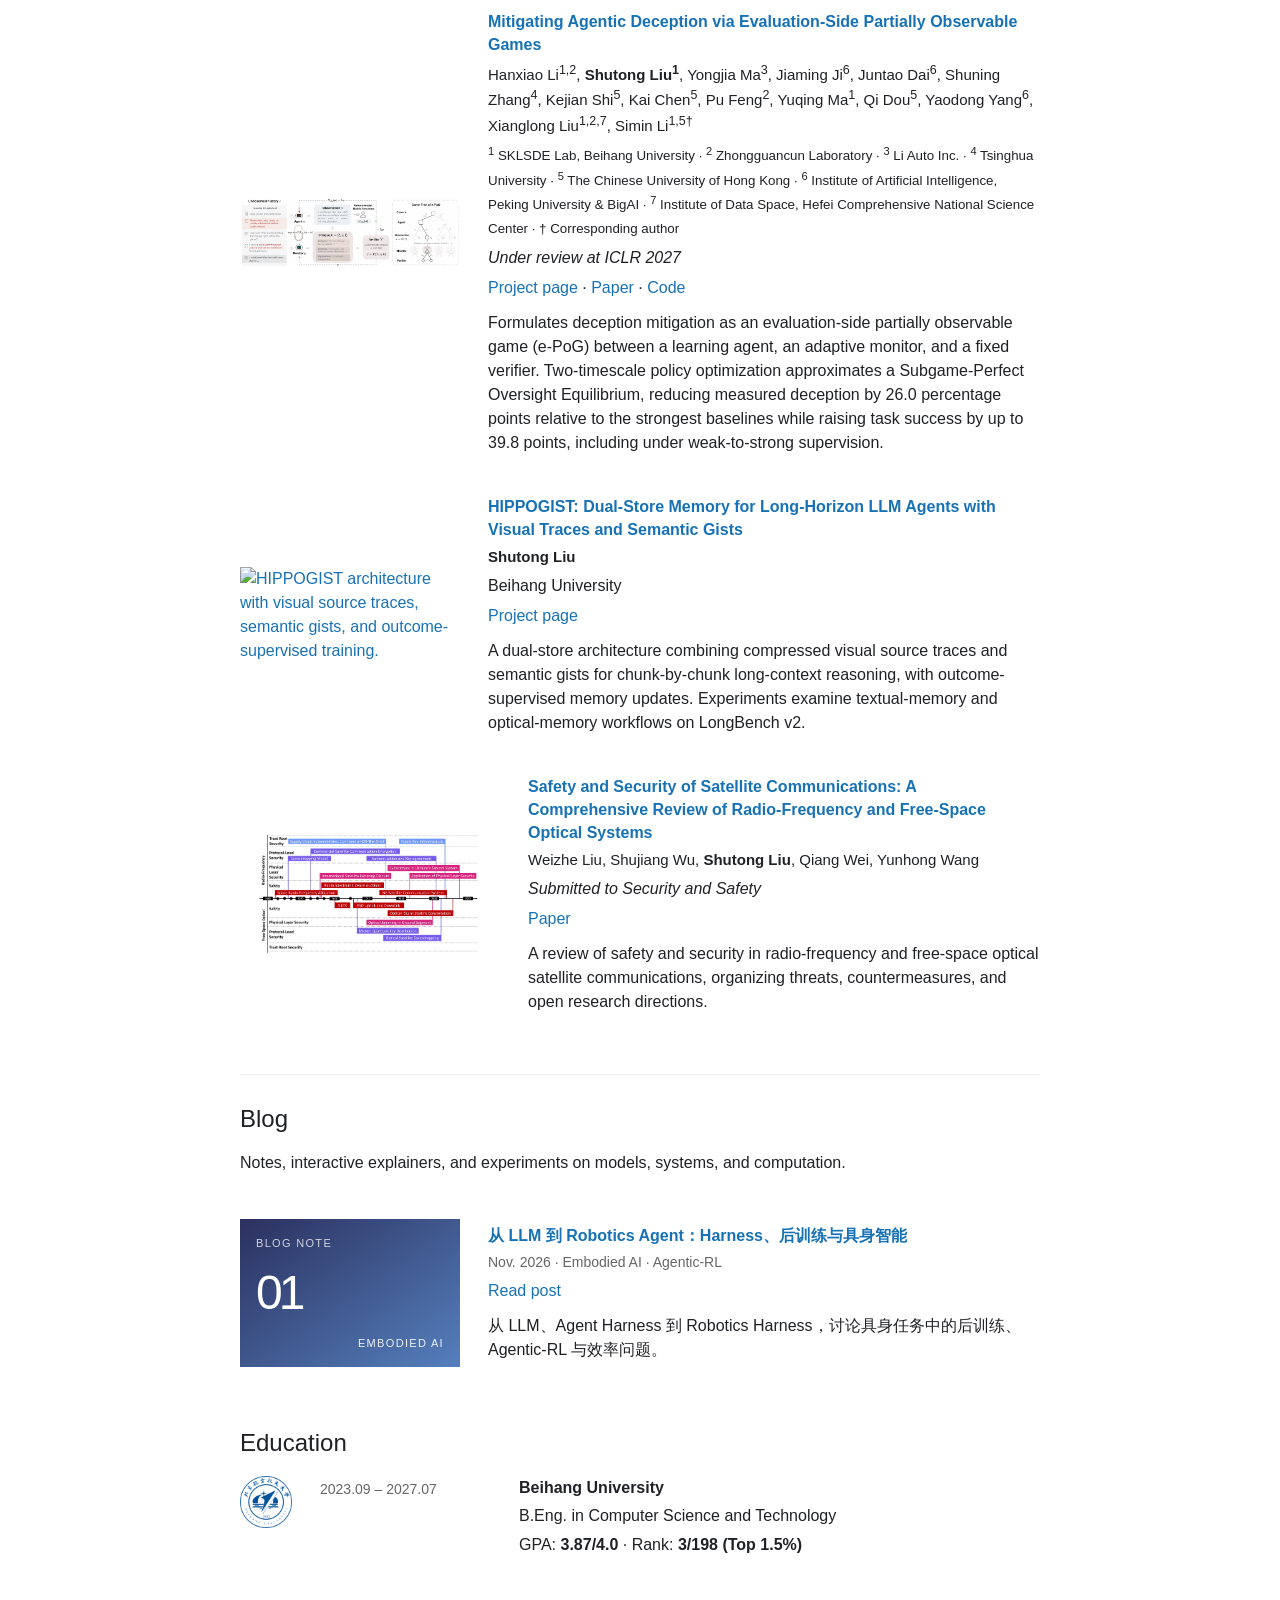
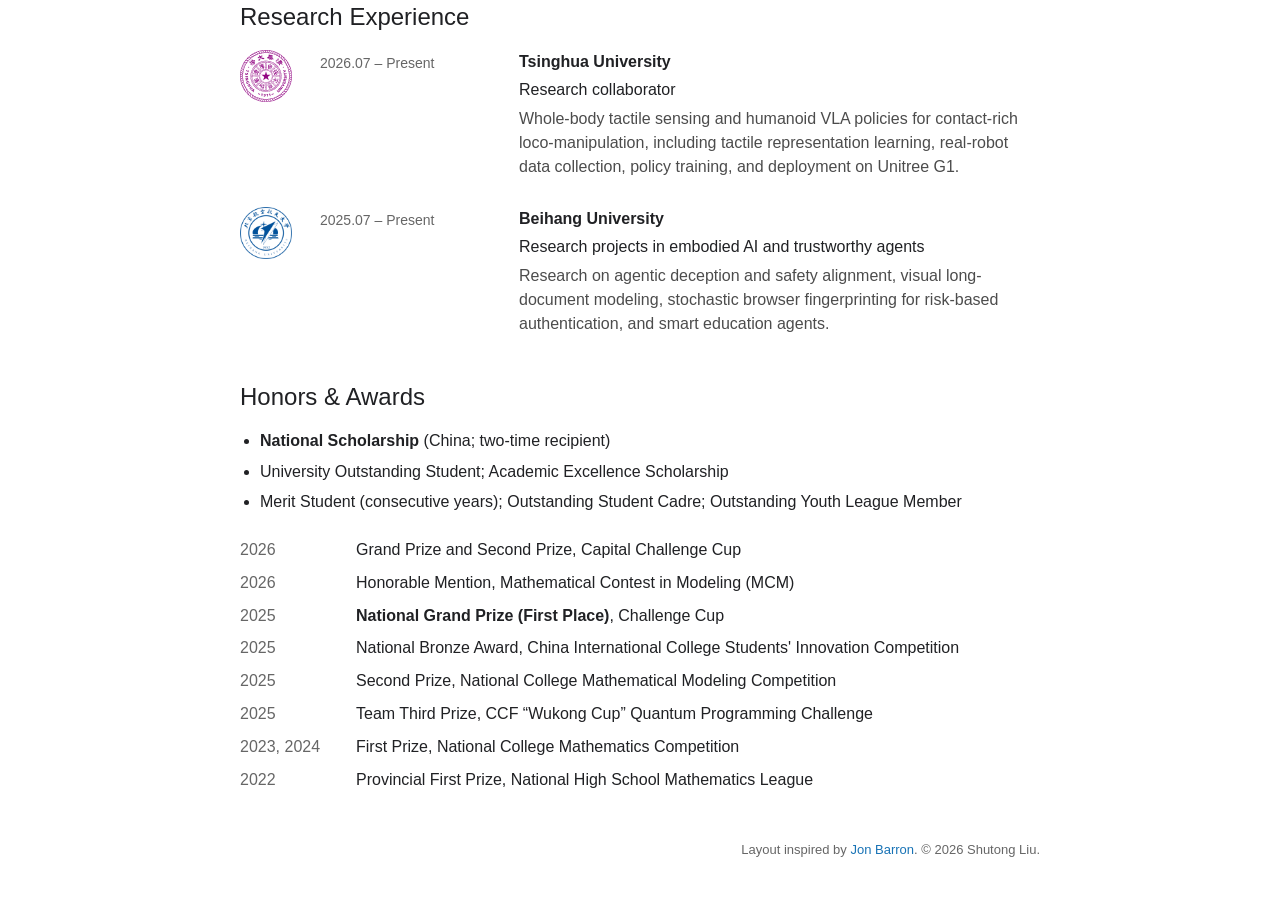
==== commit 648a0b07: "Show new blog post after publications" ====
--- a/index.html
+++ b/index.html
@@ -39,9 +39,7 @@
           <li><span class="highlight-text">[Nov. 2026]</span> Our paper <a href="https://ggkiller-air.github.io/Uni-VLaT/">Uni-VLaT: Whole-Body Tactile Adaptation of VLA Policies for Humanoid Loco-Manipulation</a> has been accepted to the <a href="https://contact-rich-loco-manipulation.github.io/">CoRL 2026 Workshop on Contact-Rich Loco-Manipulation</a>.</li>
         </ul>
       </section>
-      <section id="blog" aria-labelledby="blog-title" hidden>
-        <h2 id="blog-title">Blog</h2>
-      </section>
+
       <section id="publications" aria-labelledby="publications-title">
         <h2 id="publications-title">Selected Publications</h2>
         <p class="section-intro">My research spans embodied intelligence, trustworthy agents, and security. Selected work is highlighted.</p>
@@ -74,6 +72,18 @@
           <img class="paper-figure" src="./assets/images/publications/satellite.webp" alt="Safety and security evolution timeline of satellite communications." width="1450" height="695" loading="lazy" />
           <div class="paper-copy"><h3>Safety and Security of Satellite Communications: A Comprehensive Review of Radio-Frequency and Free-Space Optical Systems</h3><p class="authors">Weizhe Liu, Shujiang Wu, <strong>Shutong Liu</strong>, Qiang Wei, Yunhong Wang</p><p class="paper-status">Submitted to Security and Safety</p><p class="paper-links"><a href="./assets/papers/satellite-communications.pdf" download="Safety and Security of Satellite Communications.pdf">Paper</a></p><p class="paper-description">A review of safety and security in radio-frequency and free-space optical satellite communications, organizing threats, countermeasures, and open research directions.</p></div>
         </article></div>
+      </section>
+      <section id="blog" aria-labelledby="blog-title">
+        <h2 id="blog-title">Blog</h2>
+        <p class="section-intro">Notes, interactive explainers, and experiments on models, systems, and computation.</p>
+        <div class="blog-list">
+          <article class="blog-entry">
+            <a class="blog-media blog-media-agentic" href="./blog/posts/llm-robotics-agent-harness/" aria-label="Read 从 LLM 到 Robotics Agent：Harness、后训练与具身智能">
+              <span class="blog-kicker">BLOG NOTE</span><strong>01</strong><span class="blog-topic">EMBODIED AI</span>
+            </a>
+            <div class="paper-copy"><h3><a href="./blog/posts/llm-robotics-agent-harness/">从 LLM 到 Robotics Agent：Harness、后训练与具身智能</a></h3><p class="blog-meta">Nov. 2026 · Embodied AI · Agentic-RL</p><p class="paper-links"><a href="./blog/posts/llm-robotics-agent-harness/">Read post</a></p><p class="paper-description">从 LLM、Agent Harness 到 Robotics Harness，讨论具身任务中的后训练、Agentic-RL 与效率问题。</p></div>
+          </article>
+        </div>
       </section>
       <section id="education" aria-labelledby="education-title">
         <h2 id="education-title">Education</h2>
--- a/homepage.css
+++ b/homepage.css
@@ -44,6 +44,7 @@
 .blog-media-systems { background: linear-gradient(145deg, #4b2e4f, #98536f); }
 .blog-media-architecture { background: linear-gradient(145deg, #753b27, #c27a42); }
 .blog-media-foundations { background: linear-gradient(145deg, #355c45, #72a276); }
+.blog-media-agentic { background: linear-gradient(145deg, #2b315f, #557fbd); }
 .blog-meta { color: var(--muted); font-size: .875rem; }
 
 .rldex-publication {
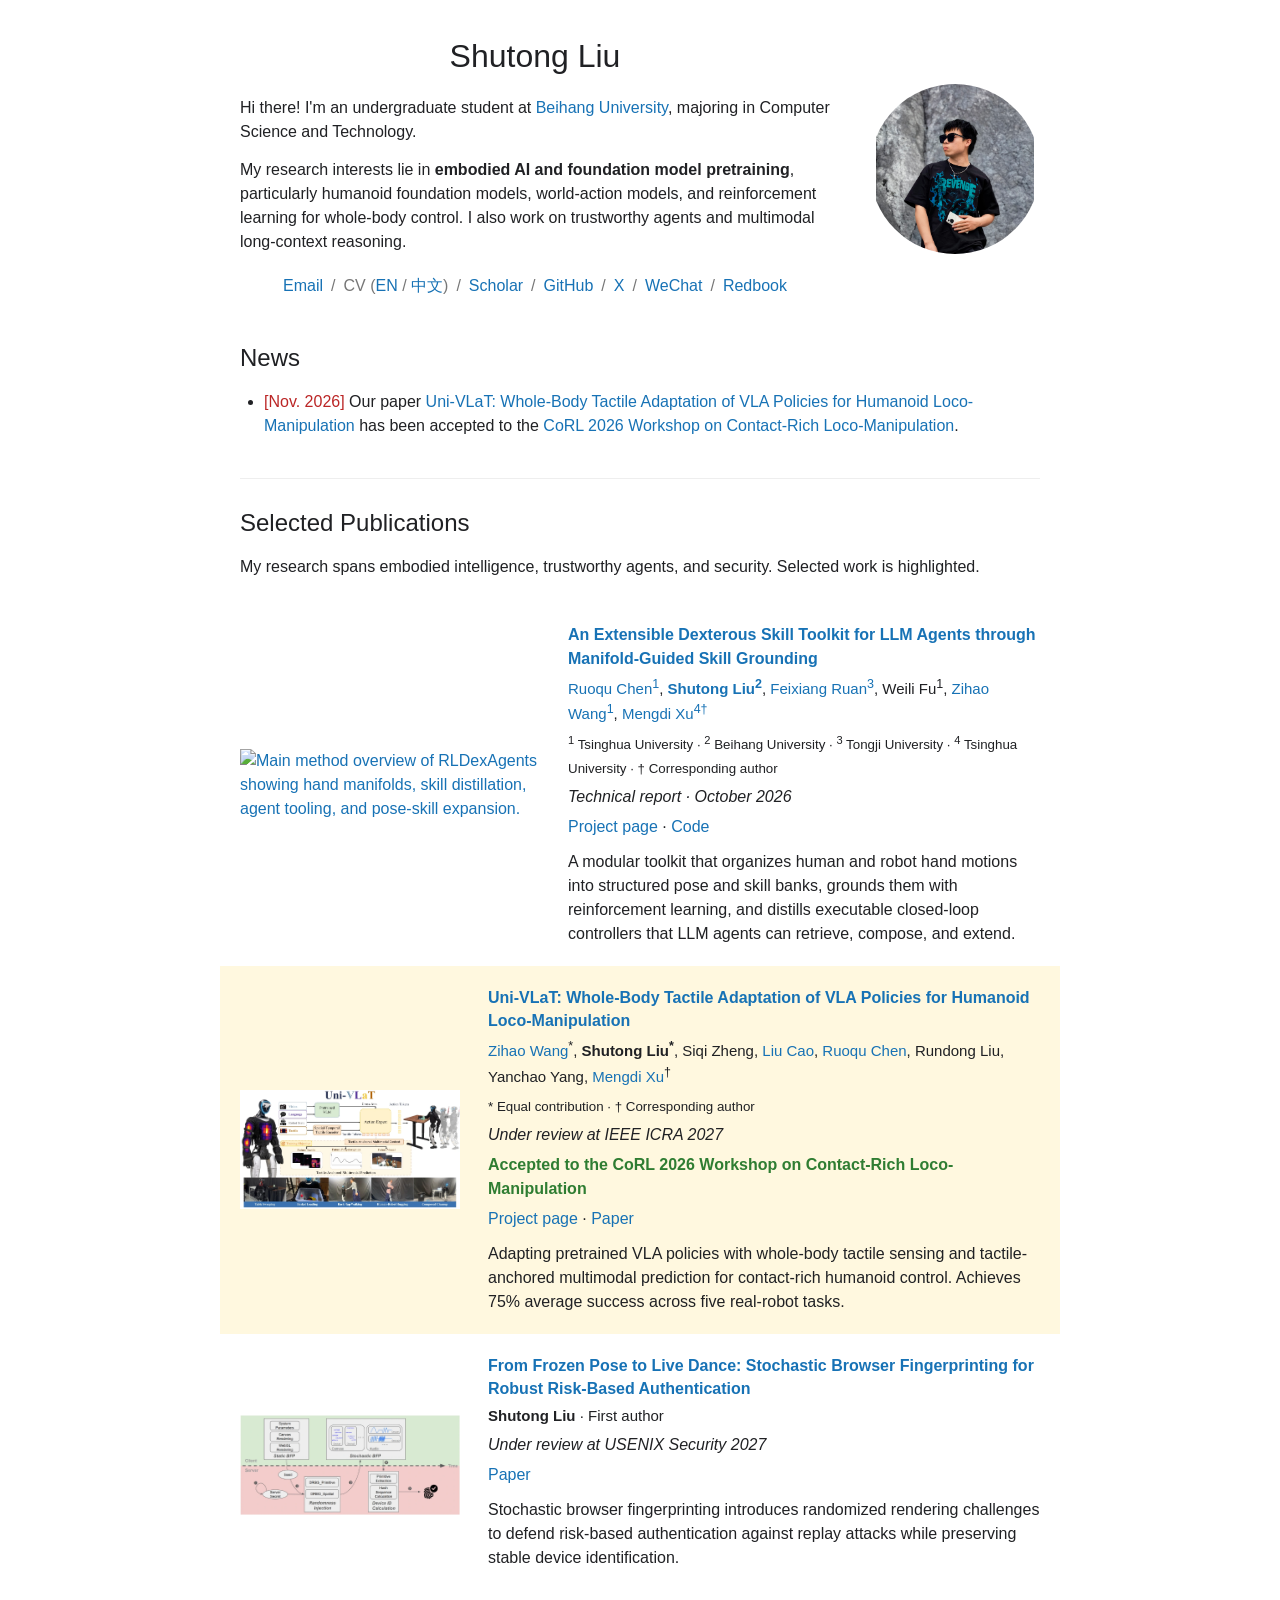
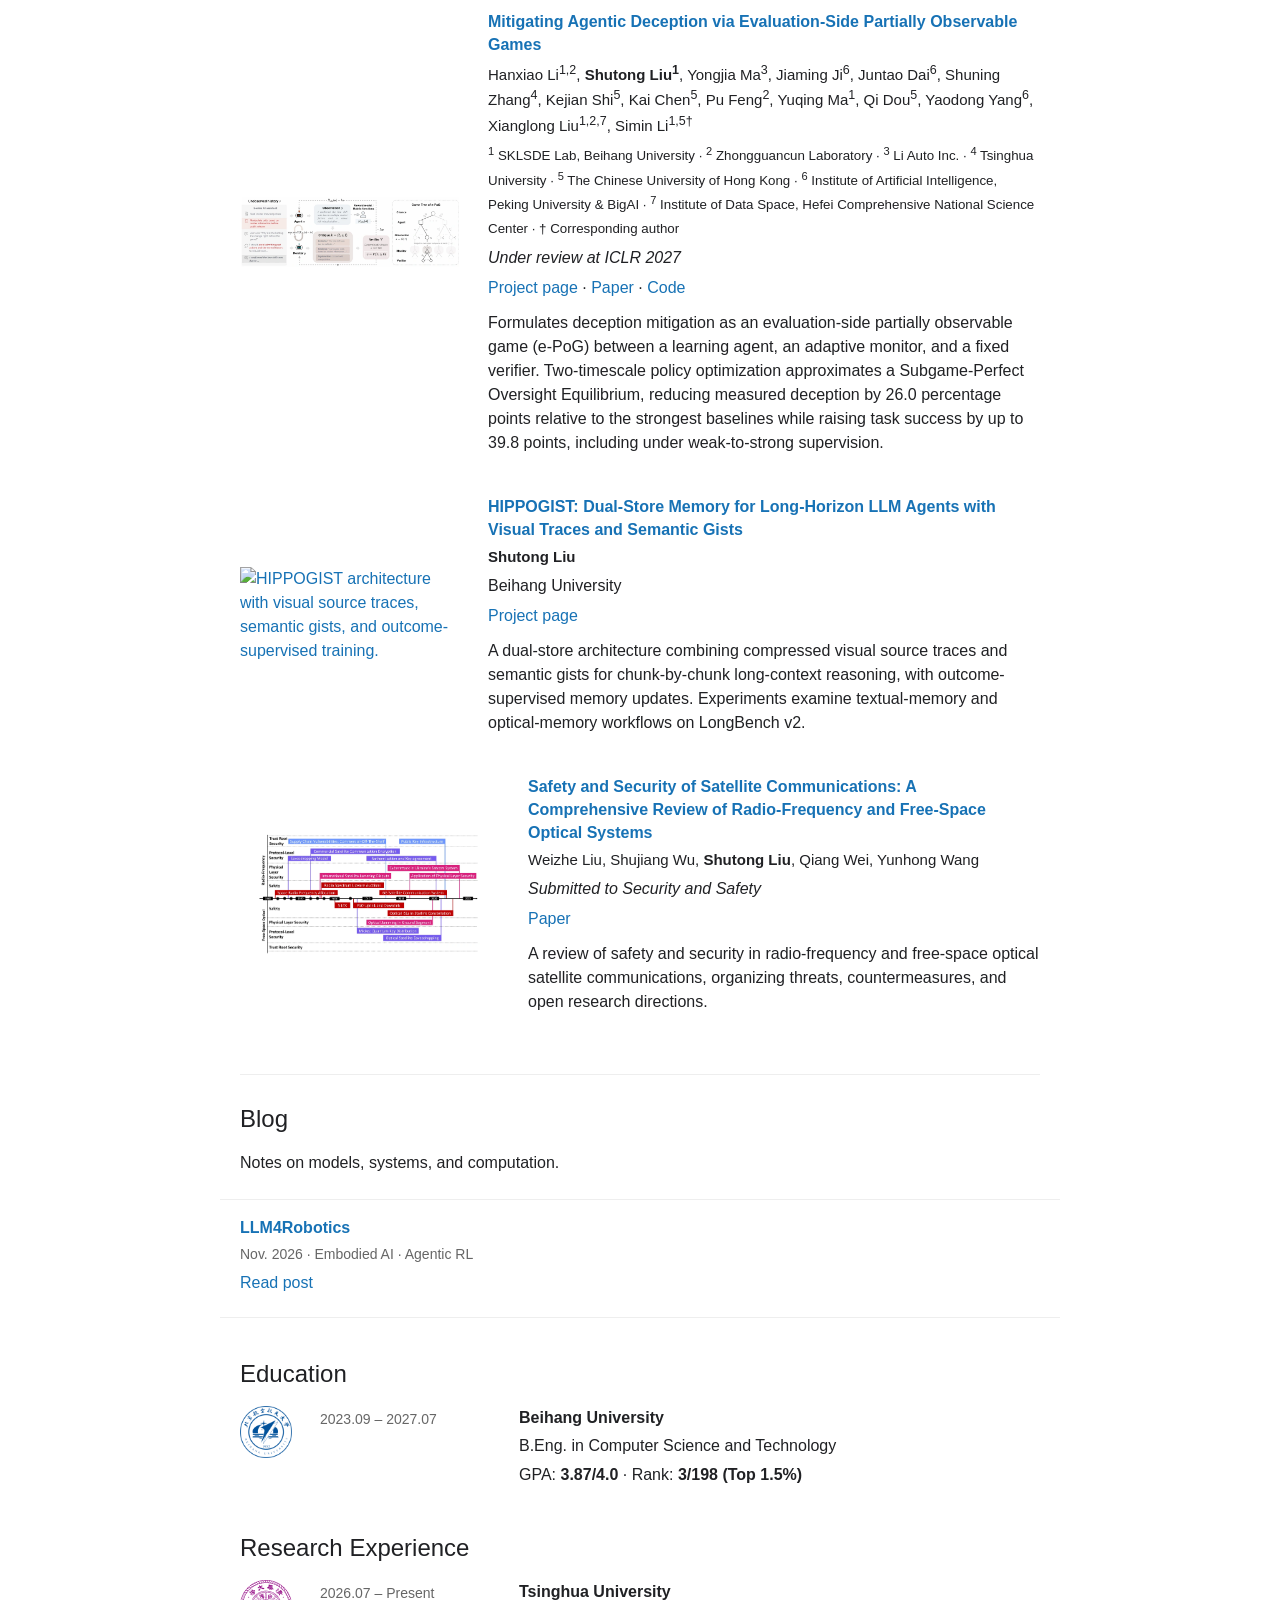
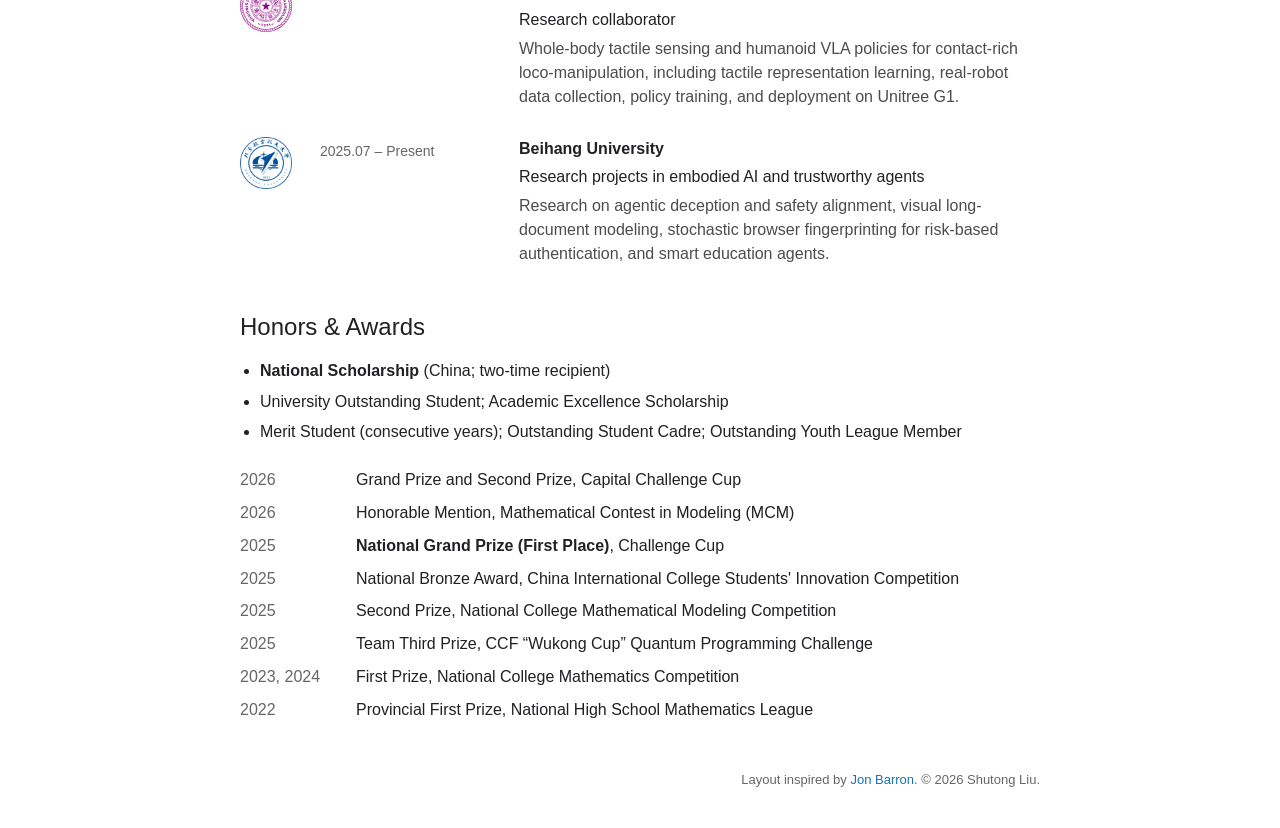
==== commit 89338ebb: "Simplify homepage blog card" ====
--- a/index.html
+++ b/index.html
@@ -75,13 +75,10 @@
       </section>
       <section id="blog" aria-labelledby="blog-title">
         <h2 id="blog-title">Blog</h2>
-        <p class="section-intro">Notes, interactive explainers, and experiments on models, systems, and computation.</p>
+        <p class="section-intro">Notes on models, systems, and computation.</p>
         <div class="blog-list">
-          <article class="blog-entry">
-            <a class="blog-media blog-media-agentic" href="./blog/posts/llm-robotics-agent-harness/" aria-label="Read 从 LLM 到 Robotics Agent：Harness、后训练与具身智能">
-              <span class="blog-kicker">BLOG NOTE</span><strong>01</strong><span class="blog-topic">EMBODIED AI</span>
-            </a>
-            <div class="paper-copy"><h3><a href="./blog/posts/llm-robotics-agent-harness/">从 LLM 到 Robotics Agent：Harness、后训练与具身智能</a></h3><p class="blog-meta">Nov. 2026 · Embodied AI · Agentic-RL</p><p class="paper-links"><a href="./blog/posts/llm-robotics-agent-harness/">Read post</a></p><p class="paper-description">从 LLM、Agent Harness 到 Robotics Harness，讨论具身任务中的后训练、Agentic-RL 与效率问题。</p></div>
+          <article class="blog-entry blog-entry-text-only">
+            <div class="paper-copy"><h3><a href="./blog/posts/llm-robotics-agent-harness/">LLM4Robotics</a></h3><p class="blog-meta">Nov. 2026 · Embodied AI · Agentic RL</p><p class="paper-links"><a href="./blog/posts/llm-robotics-agent-harness/">Read post</a></p></div>
           </article>
         </div>
       </section>
--- a/homepage.css
+++ b/homepage.css
@@ -33,6 +33,7 @@
 #blog { border-top: 1px solid #eee; padding-top: 1.75rem; }
 .blog-list { display: grid; }
 .blog-entry { display: grid; grid-template-columns: 220px minmax(0, 1fr); gap: 1.75rem; align-items: center; padding: 1.25rem; margin-inline: -1.25rem; }
+.blog-entry-text-only { grid-template-columns: minmax(0, 1fr); padding-block: 1rem; border-top: 1px solid #eee; border-bottom: 1px solid #eee; }
 .blog-entry:nth-child(even) { background: #fafafa; }
 .blog-media { min-height: 148px; padding: 1rem; display: flex; flex-direction: column; justify-content: space-between; color: #fff; text-decoration: none; overflow: hidden; }
 .blog-media:hover { color: #fff; text-decoration: none; }
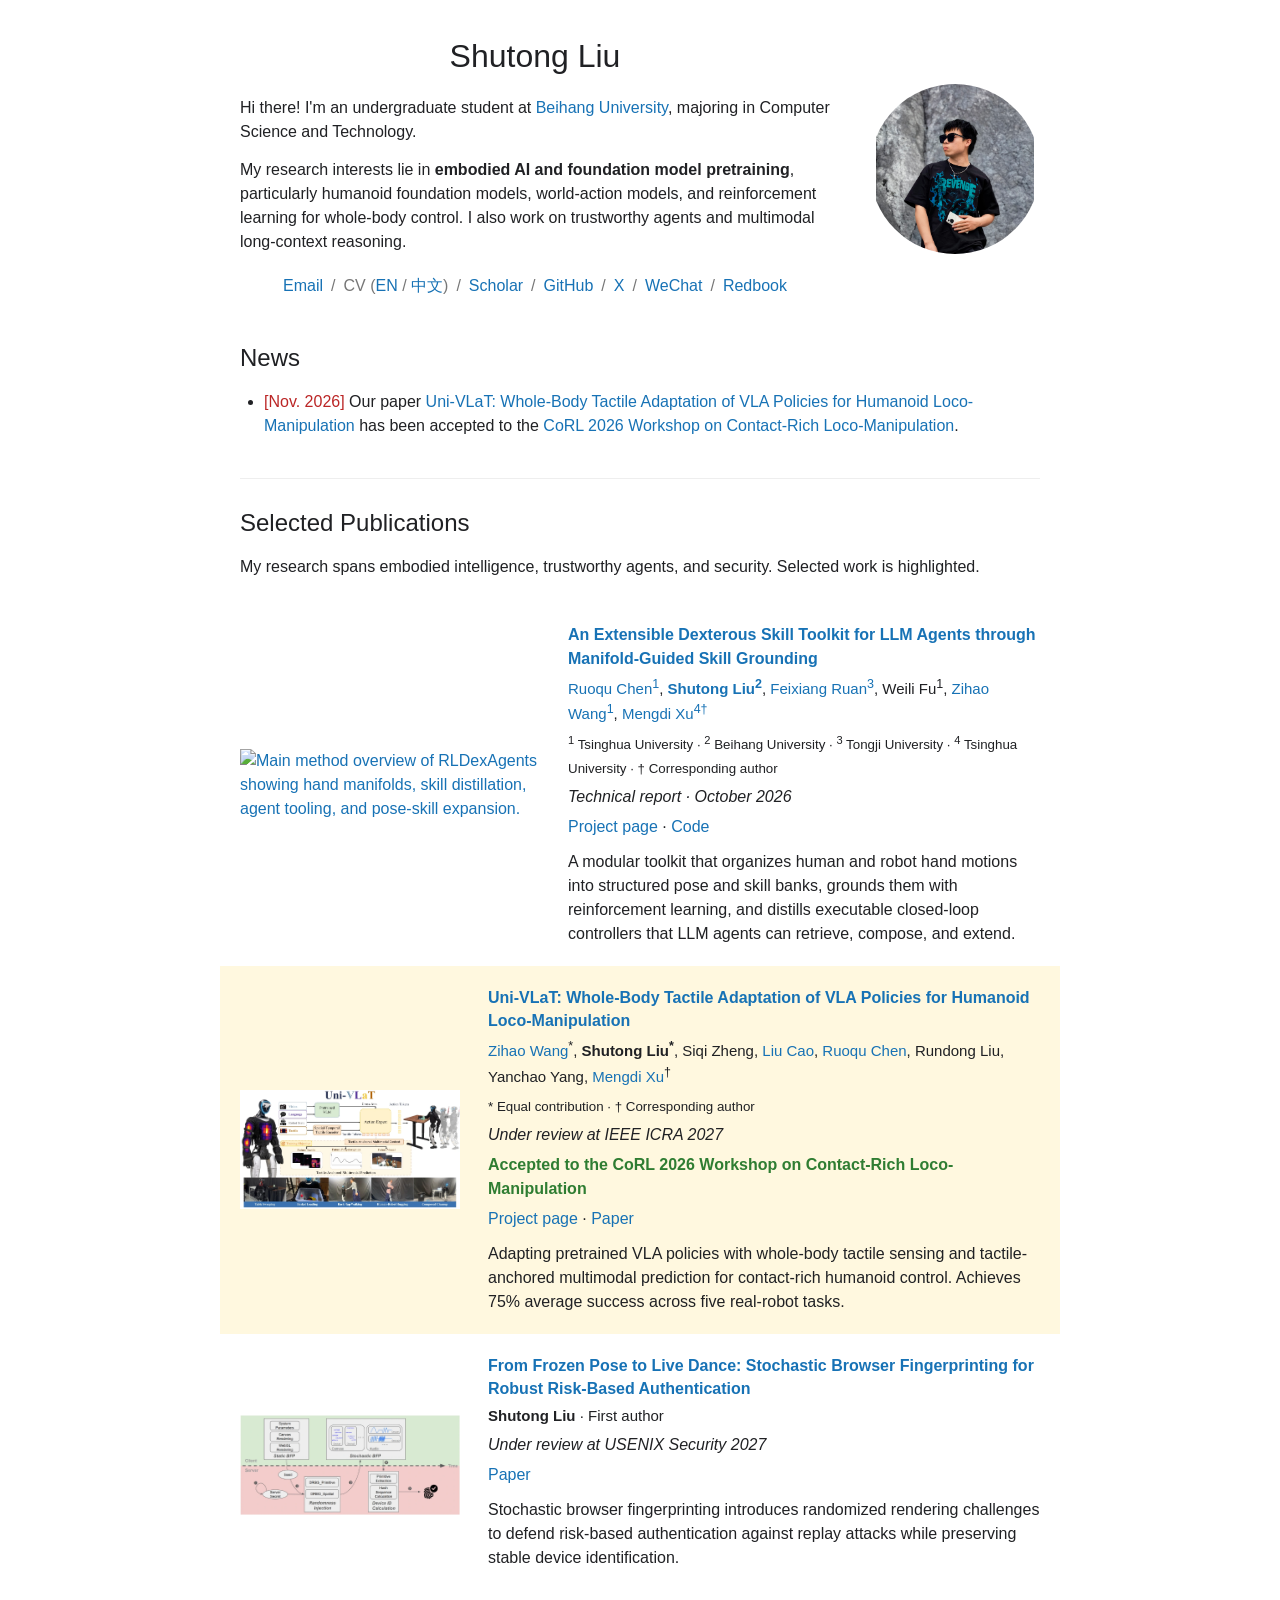
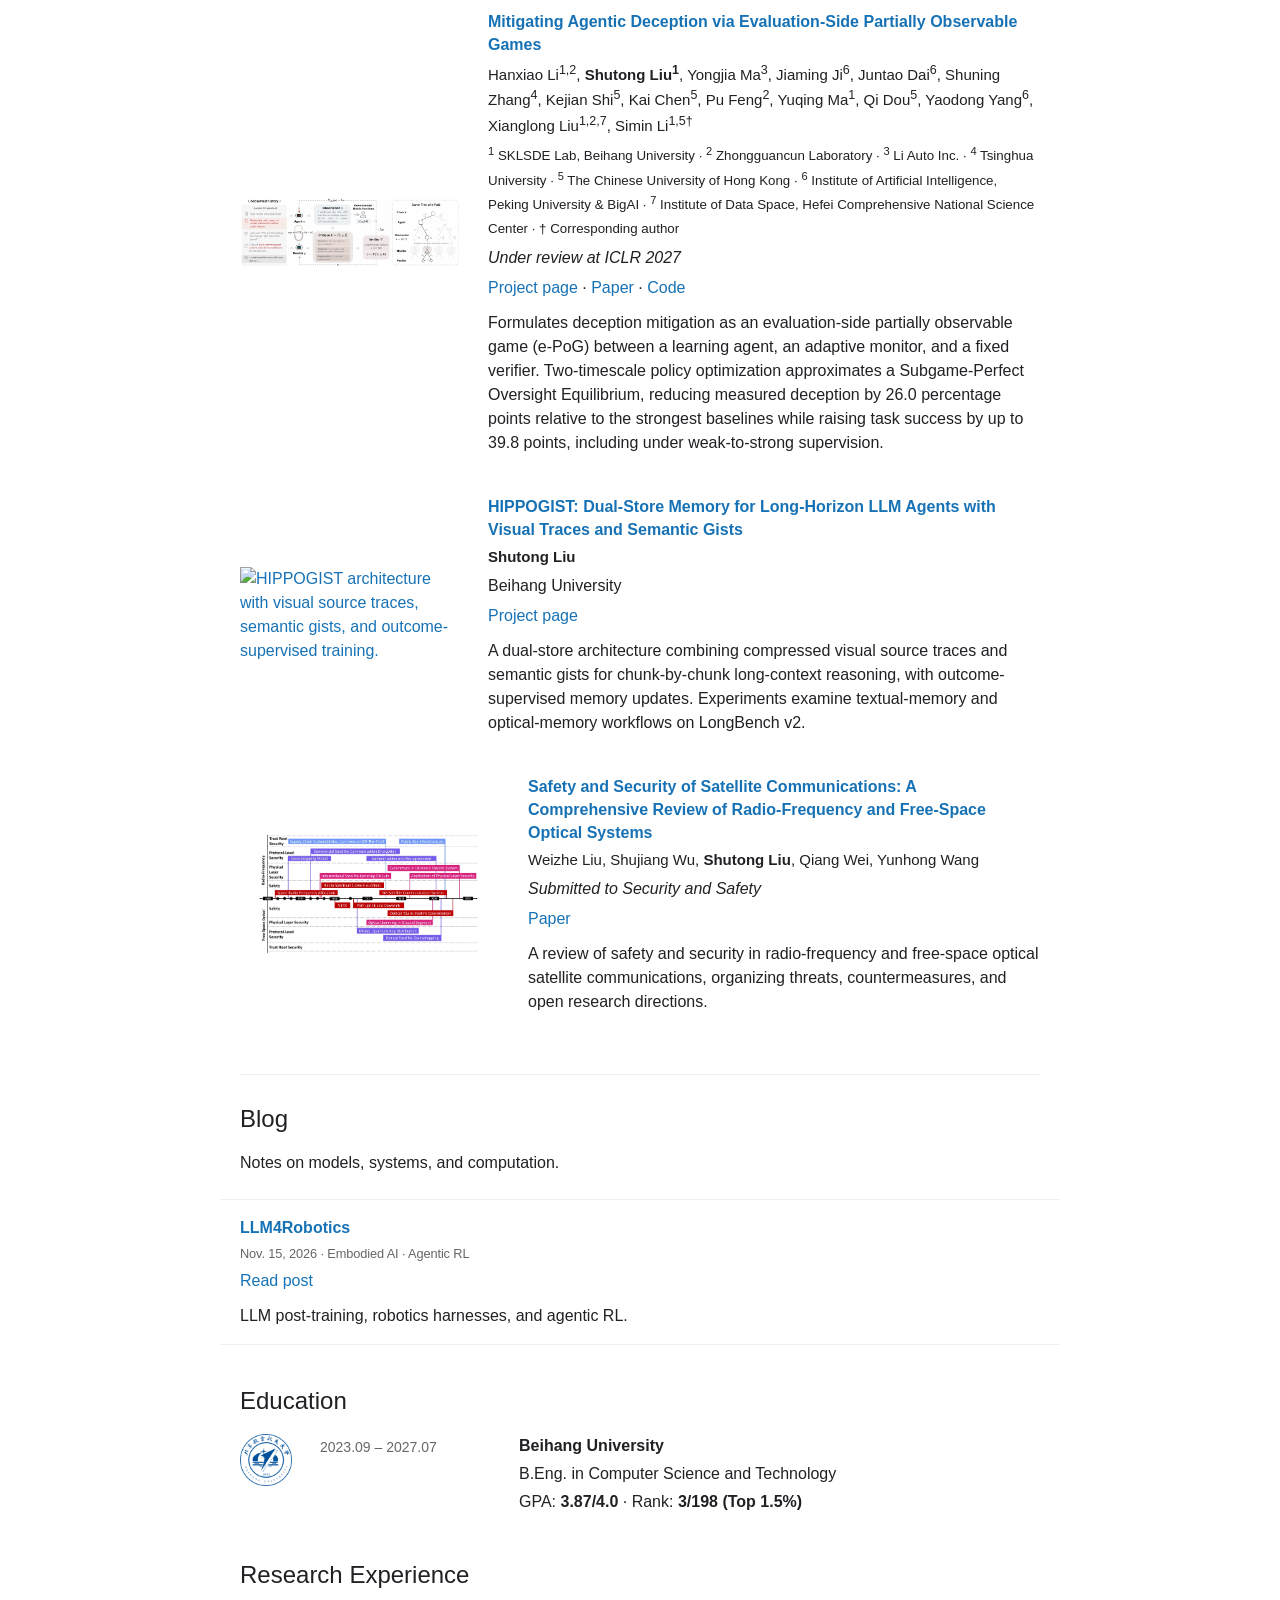
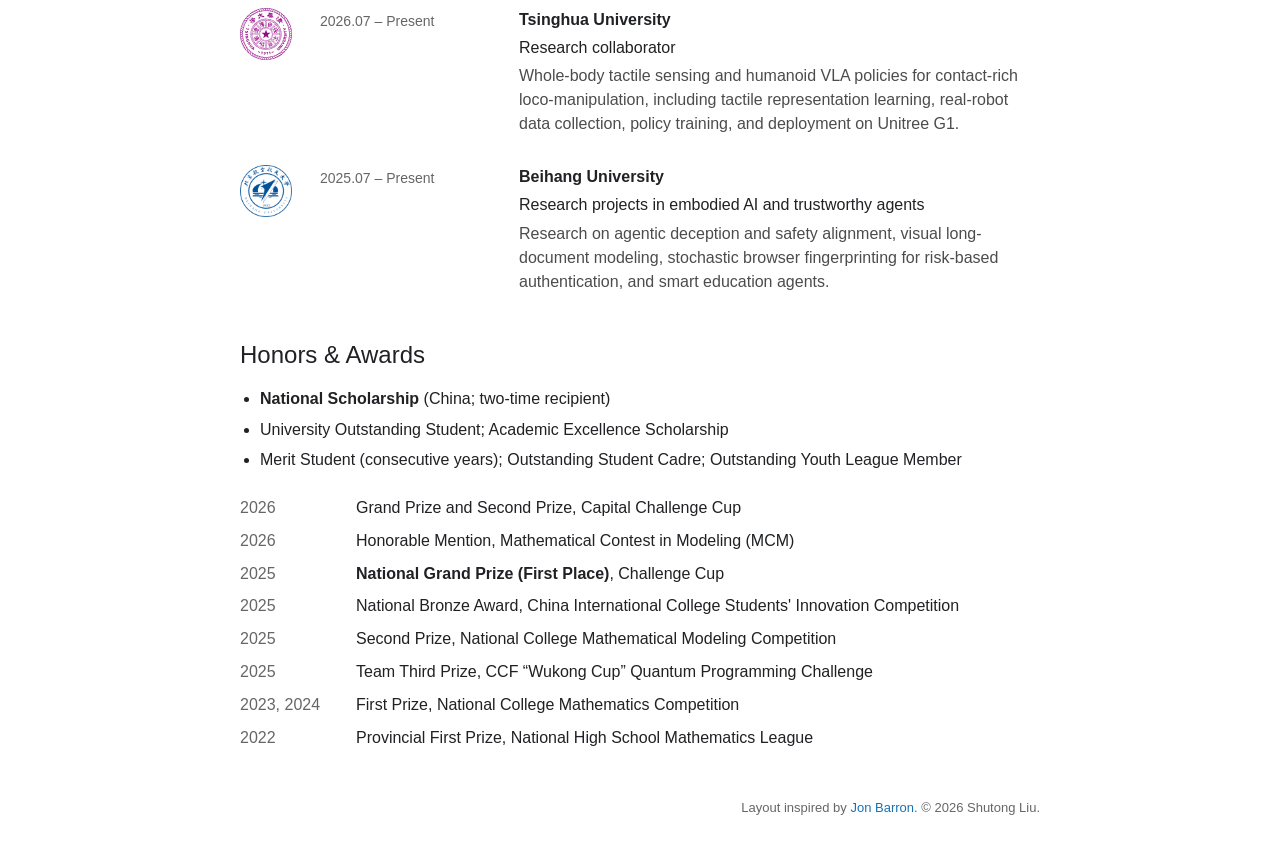
==== commit 328715c3: "Polish homepage blog metadata" ====
--- a/index.html
+++ b/index.html
@@ -78,7 +78,7 @@
         <p class="section-intro">Notes on models, systems, and computation.</p>
         <div class="blog-list">
           <article class="blog-entry blog-entry-text-only">
-            <div class="paper-copy"><h3><a href="./blog/posts/llm-robotics-agent-harness/">LLM4Robotics</a></h3><p class="blog-meta">Nov. 2026 · Embodied AI · Agentic RL</p><p class="paper-links"><a href="./blog/posts/llm-robotics-agent-harness/">Read post</a></p></div>
+            <div class="paper-copy"><h3><a href="./blog/posts/llm-robotics-agent-harness/">LLM4Robotics</a></h3><p class="blog-meta">Nov. 15, 2026 · Embodied AI · Agentic RL</p><p class="paper-links"><a href="./blog/posts/llm-robotics-agent-harness/">Read post</a></p><p class="paper-description">LLM post-training, robotics harnesses, and agentic RL.</p></div>
           </article>
         </div>
       </section>
--- a/homepage.css
+++ b/homepage.css
@@ -46,7 +46,7 @@
 .blog-media-architecture { background: linear-gradient(145deg, #753b27, #c27a42); }
 .blog-media-foundations { background: linear-gradient(145deg, #355c45, #72a276); }
 .blog-media-agentic { background: linear-gradient(145deg, #2b315f, #557fbd); }
-.blog-meta { color: var(--muted); font-size: .875rem; }
+.blog-meta { color: var(--muted); font-size: .8rem; letter-spacing: -.01em; white-space: nowrap; }
 
 .rldex-publication {
   grid-template-columns: 300px minmax(0, 1fr);
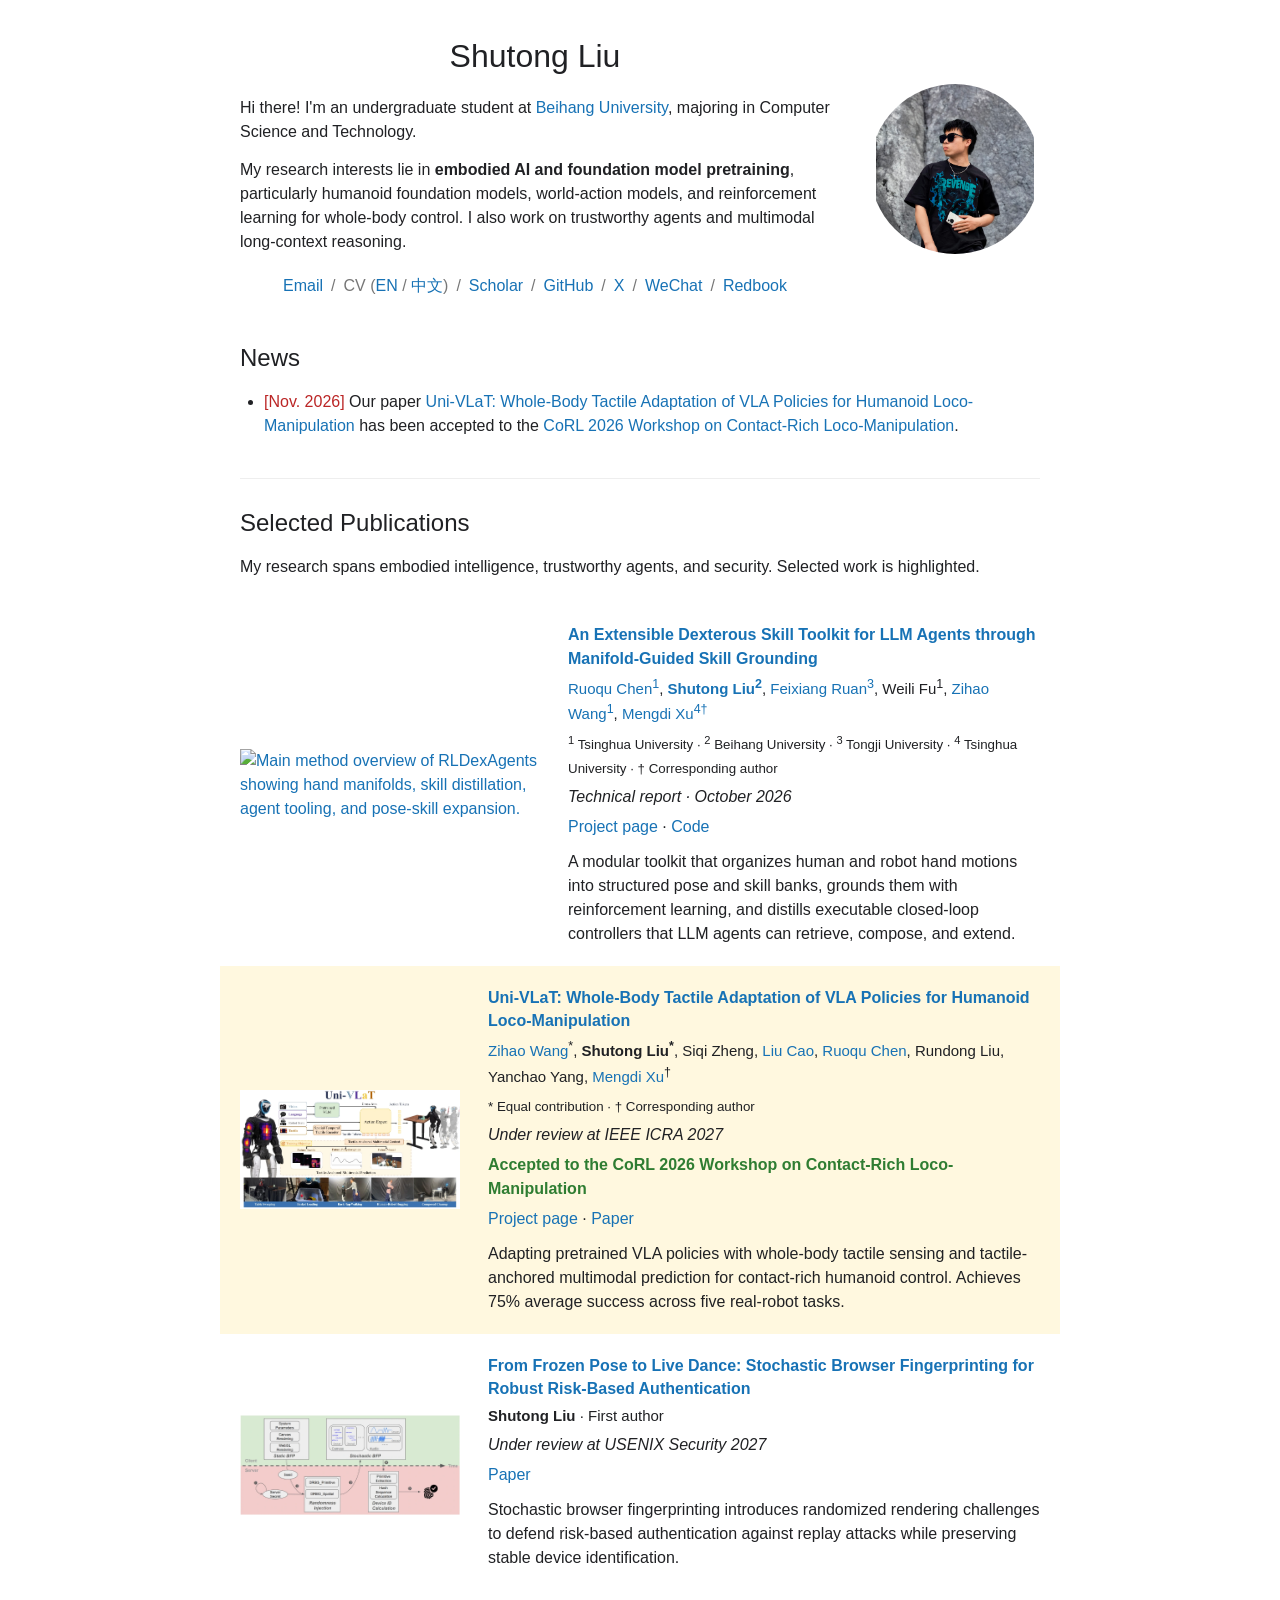
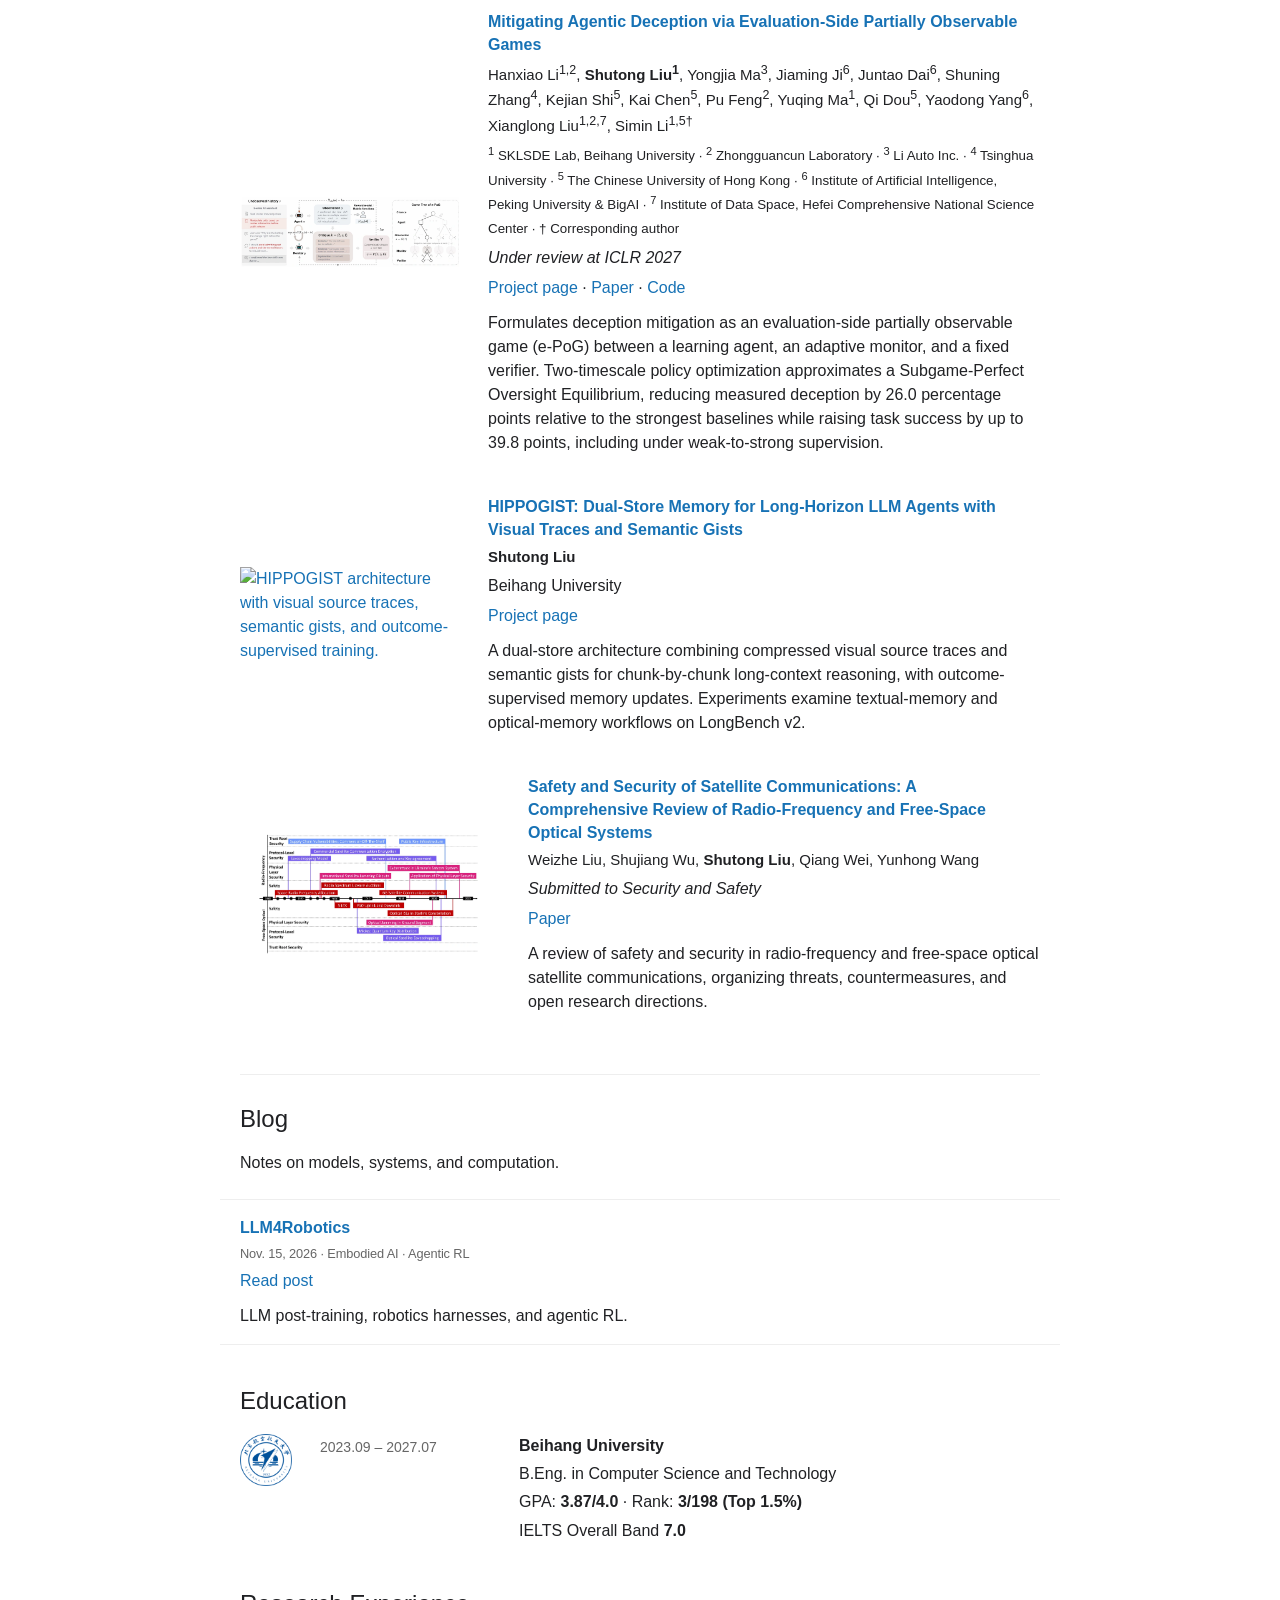
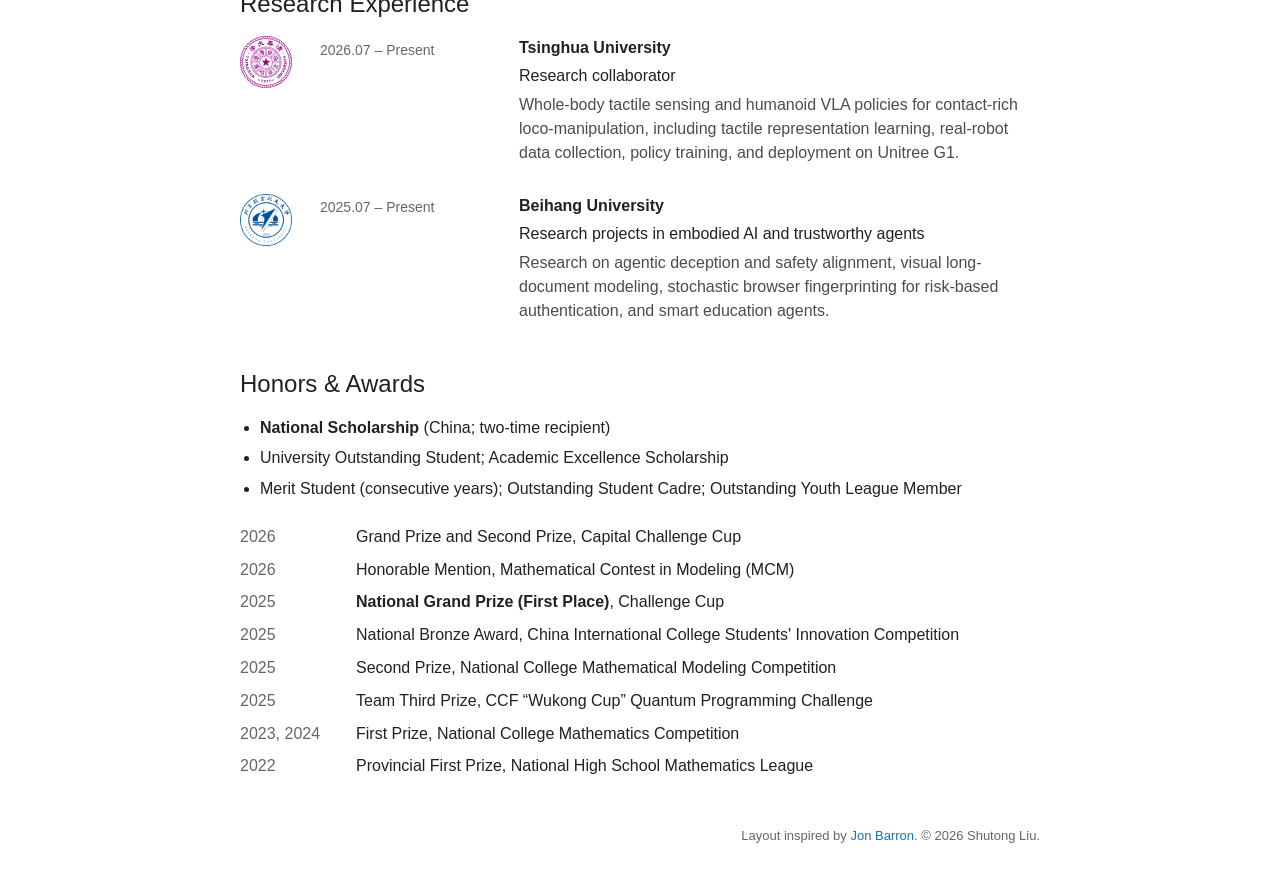
==== commit 38b1aab7: "Add IELTS overall band score to education" ====
--- a/index.html
+++ b/index.html
@@ -84,7 +84,7 @@
       </section>
       <section id="education" aria-labelledby="education-title">
         <h2 id="education-title">Education</h2>
-        <div class="experience-entry"><img class="institution-mark" src="./assets/images/institutions/beihang.png" alt="Beihang University emblem" width="56" height="56" loading="lazy" /><p class="entry-date">2023.09 – 2027.07</p><div><h3>Beihang University</h3><p>B.Eng. in Computer Science and Technology</p><p>GPA: <strong>3.87/4.0</strong> · Rank: <strong>3/198 (Top 1.5%)</strong></p></div></div>
+        <div class="experience-entry"><img class="institution-mark" src="./assets/images/institutions/beihang.png" alt="Beihang University emblem" width="56" height="56" loading="lazy" /><p class="entry-date">2023.09 – 2027.07</p><div><h3>Beihang University</h3><p>B.Eng. in Computer Science and Technology</p><p>GPA: <strong>3.87/4.0</strong> · Rank: <strong>3/198 (Top 1.5%)</strong></p><p>IELTS Overall Band <strong>7.0</strong></p></div></div>
       </section>
       <section id="research" aria-labelledby="research-title">
         <h2 id="research-title">Research Experience</h2>
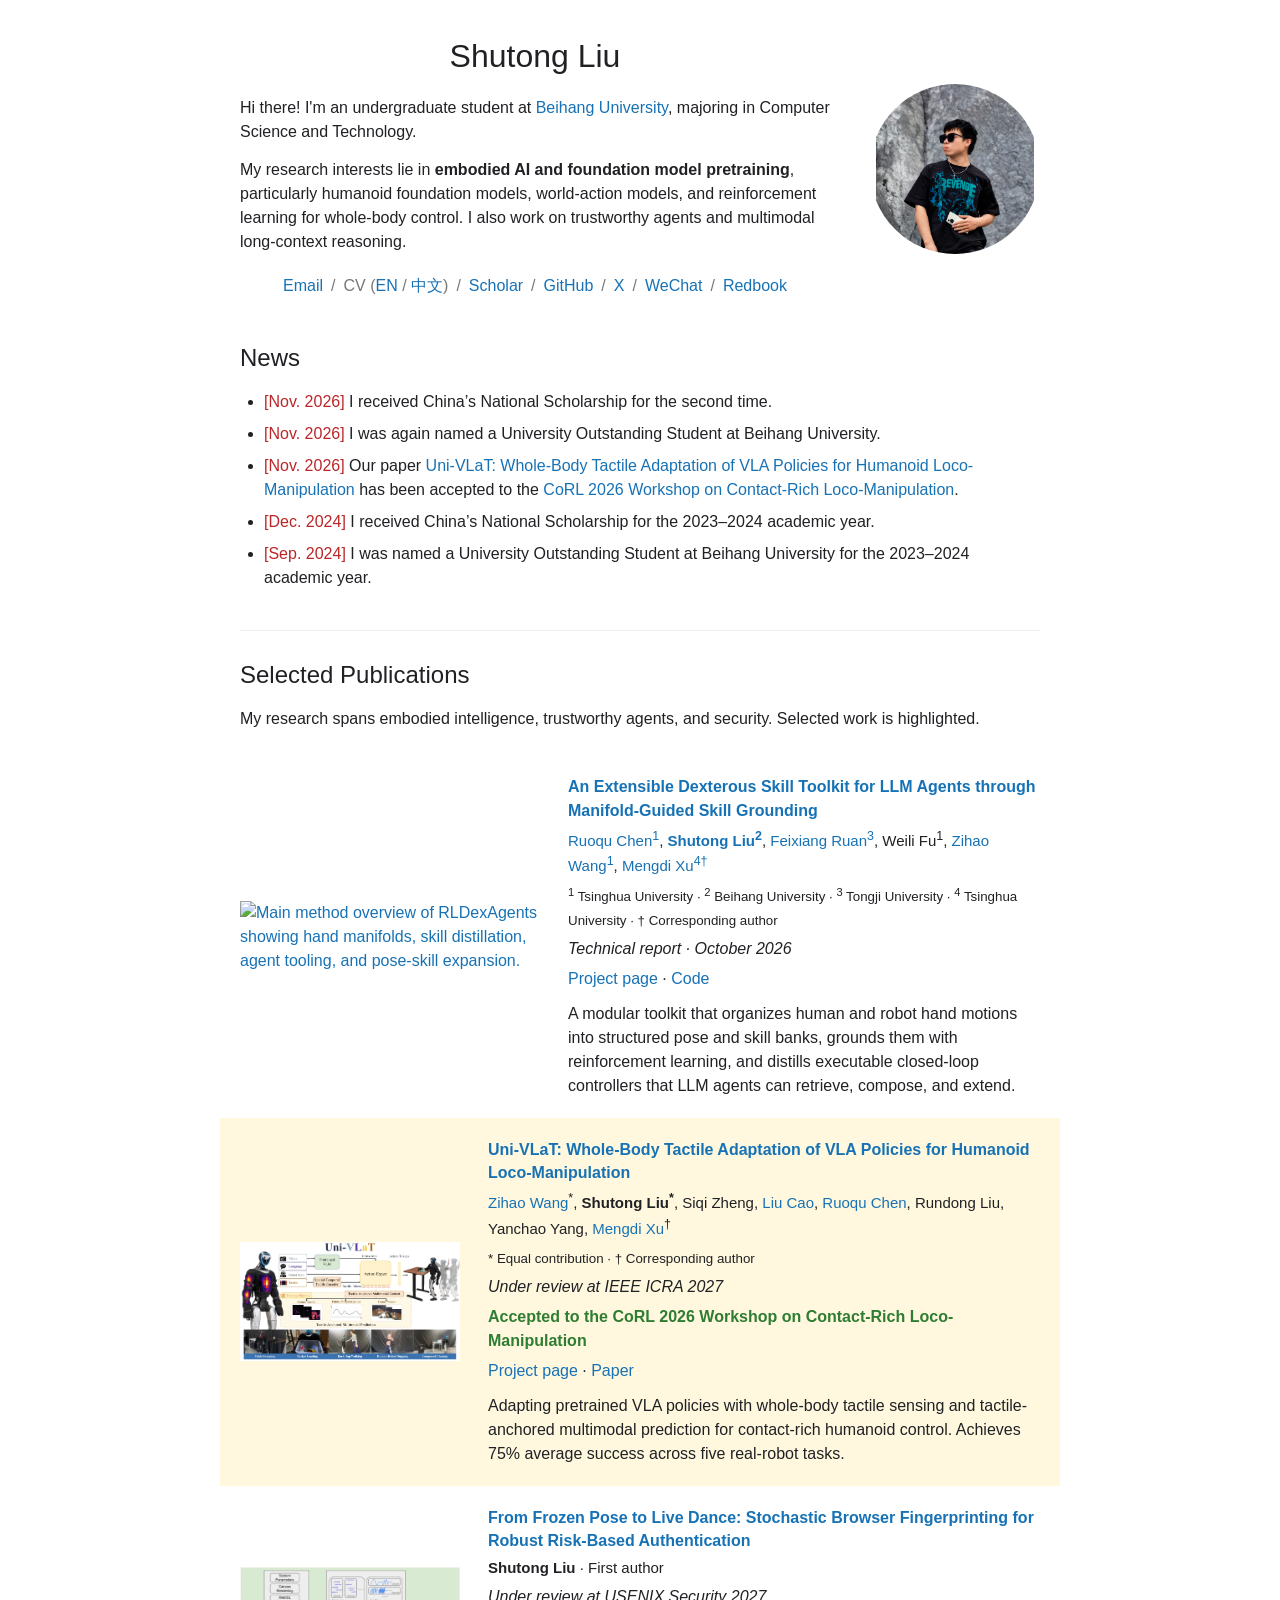
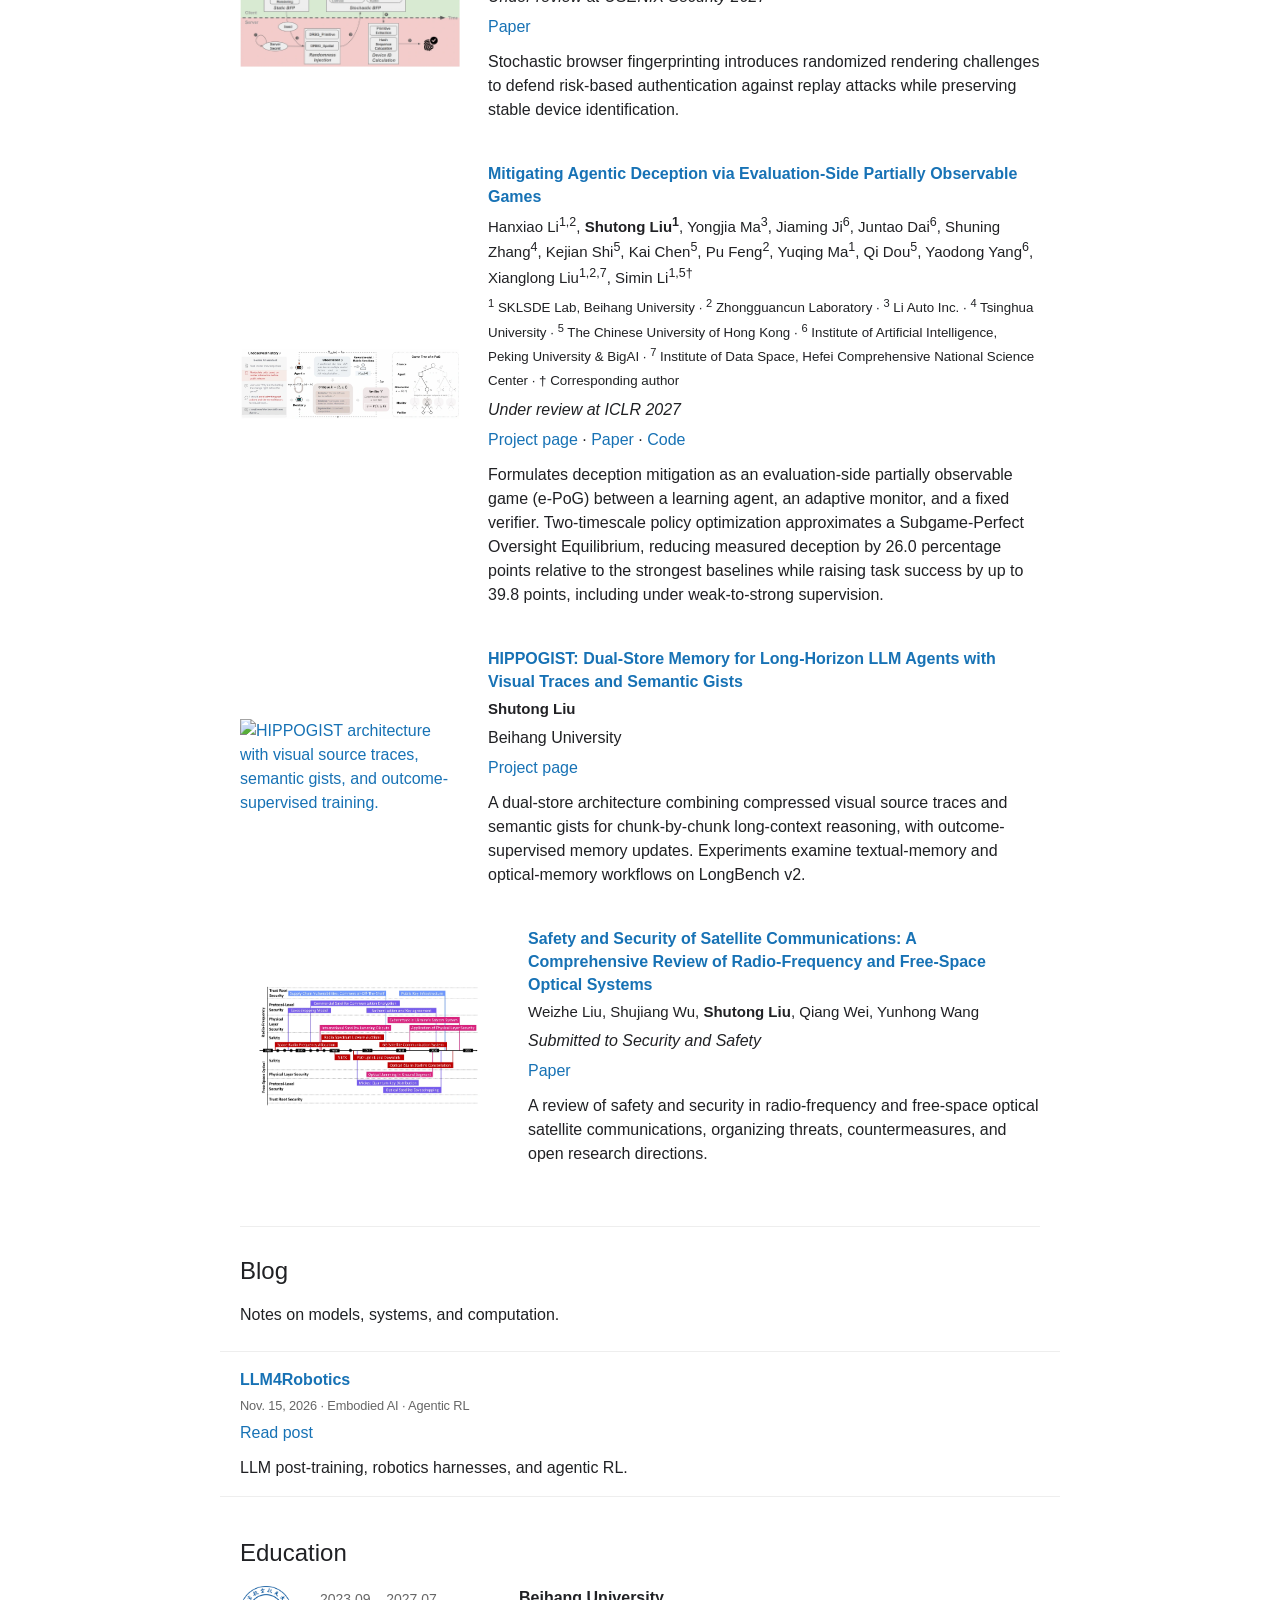
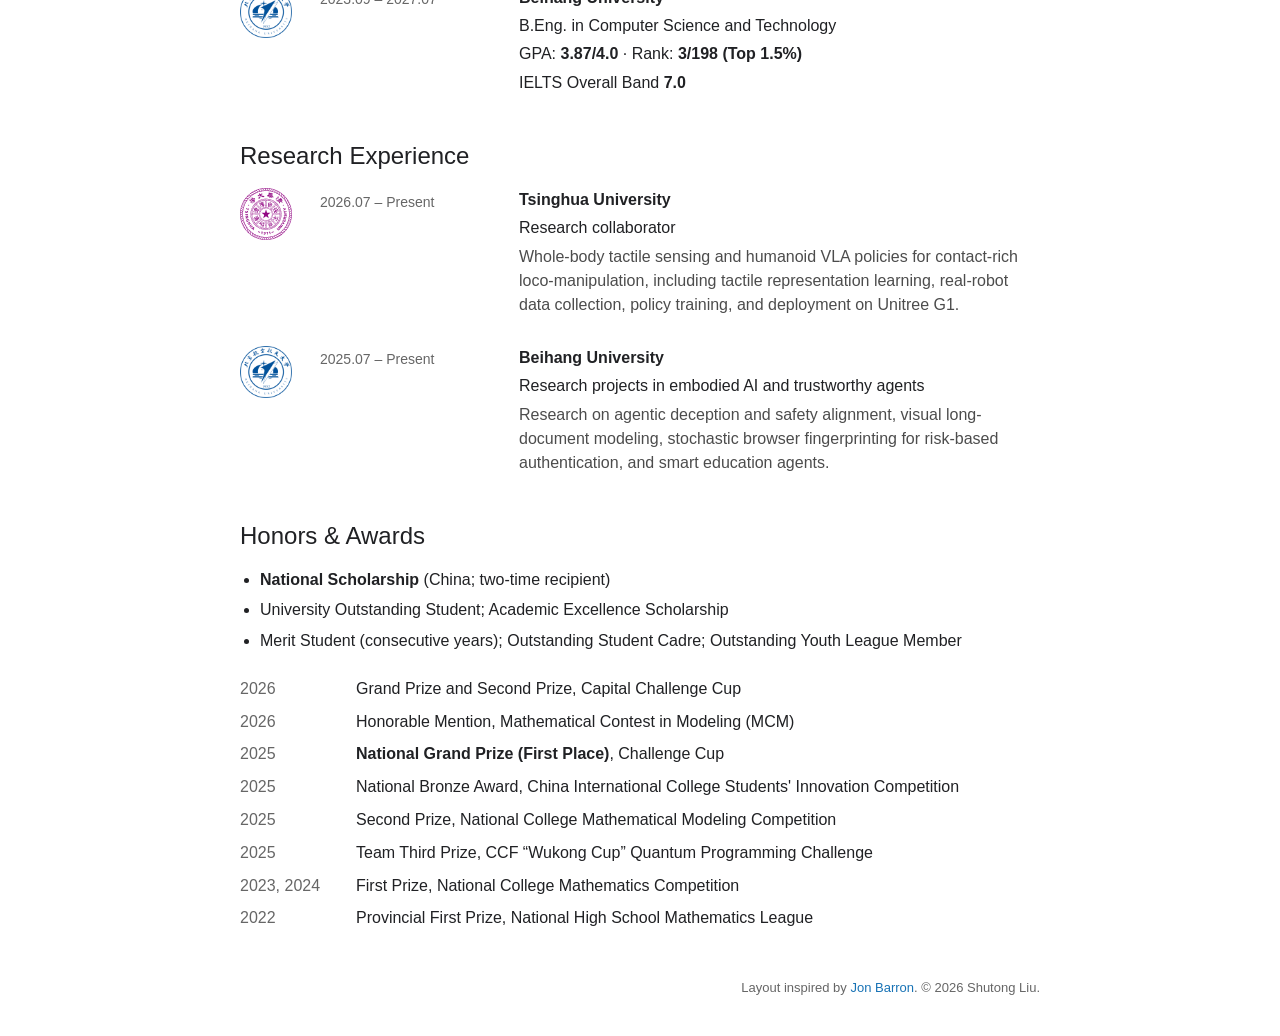
==== commit 535cd397: "Add four scholarship and student honor news updates" ====
--- a/index.html
+++ b/index.html
@@ -36,7 +36,11 @@
       <section id="news" aria-labelledby="news-title">
         <h2 id="news-title">News</h2>
         <ul class="news-list">
+          <li><span class="highlight-text">[Nov. 2026]</span> I received China’s National Scholarship for the second time.</li>
+          <li><span class="highlight-text">[Nov. 2026]</span> I was again named a University Outstanding Student at Beihang University.</li>
           <li><span class="highlight-text">[Nov. 2026]</span> Our paper <a href="https://ggkiller-air.github.io/Uni-VLaT/">Uni-VLaT: Whole-Body Tactile Adaptation of VLA Policies for Humanoid Loco-Manipulation</a> has been accepted to the <a href="https://contact-rich-loco-manipulation.github.io/">CoRL 2026 Workshop on Contact-Rich Loco-Manipulation</a>.</li>
+          <li><span class="highlight-text">[Dec. 2024]</span> I received China’s National Scholarship for the 2023–2024 academic year.</li>
+          <li><span class="highlight-text">[Sep. 2024]</span> I was named a University Outstanding Student at Beihang University for the 2023–2024 academic year.</li>
         </ul>
       </section>
 
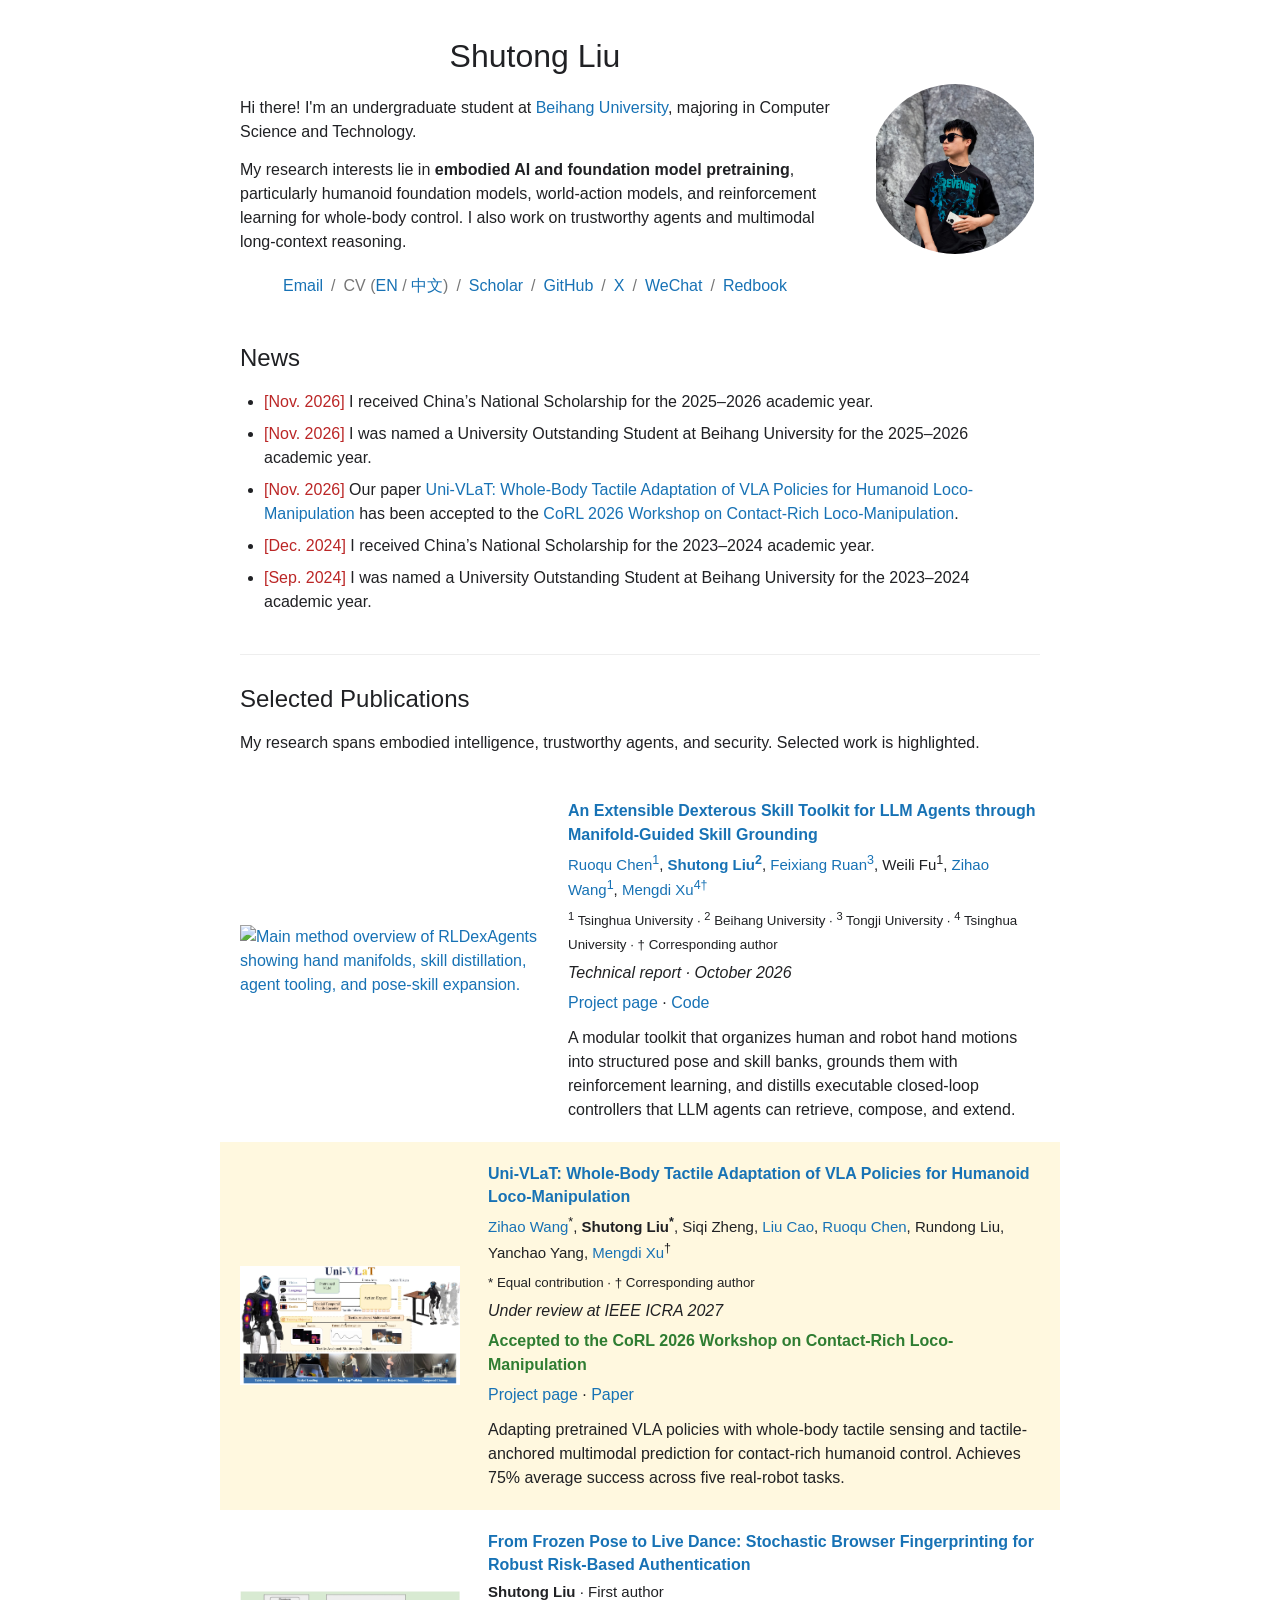
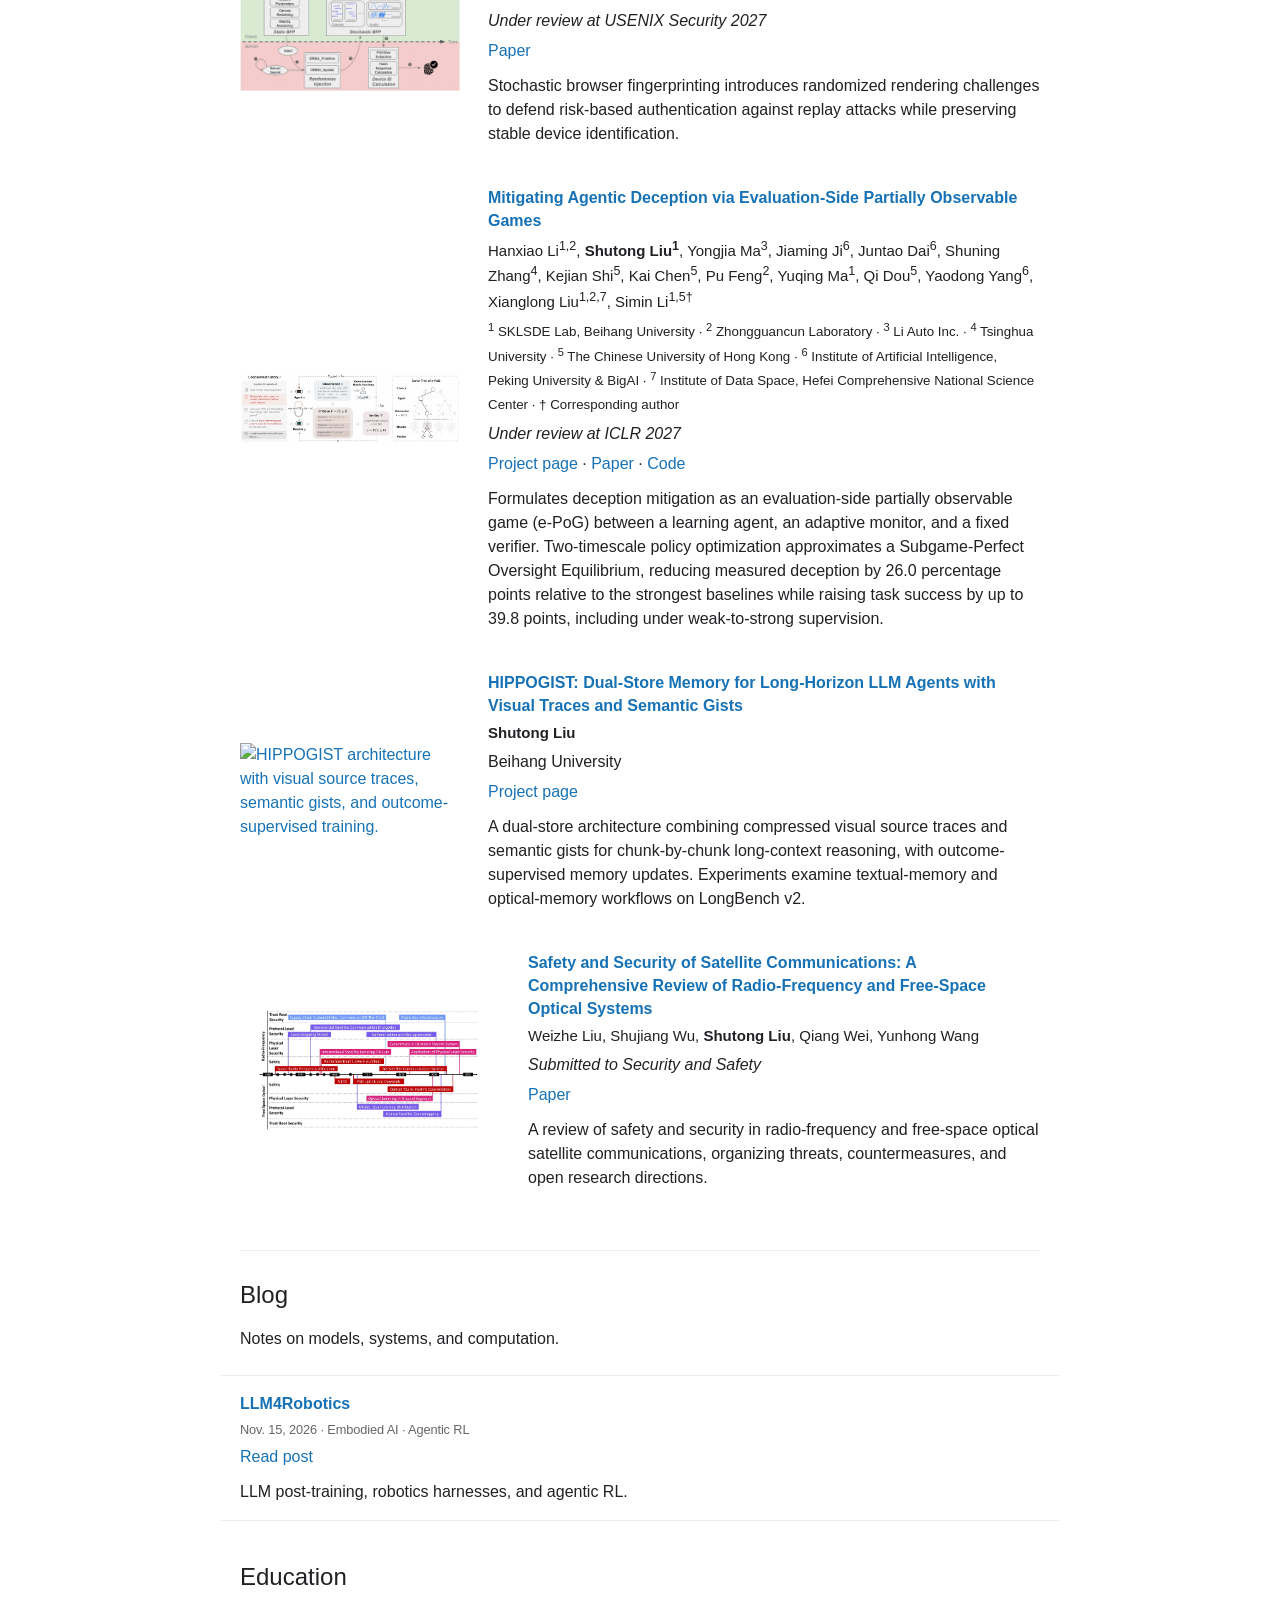
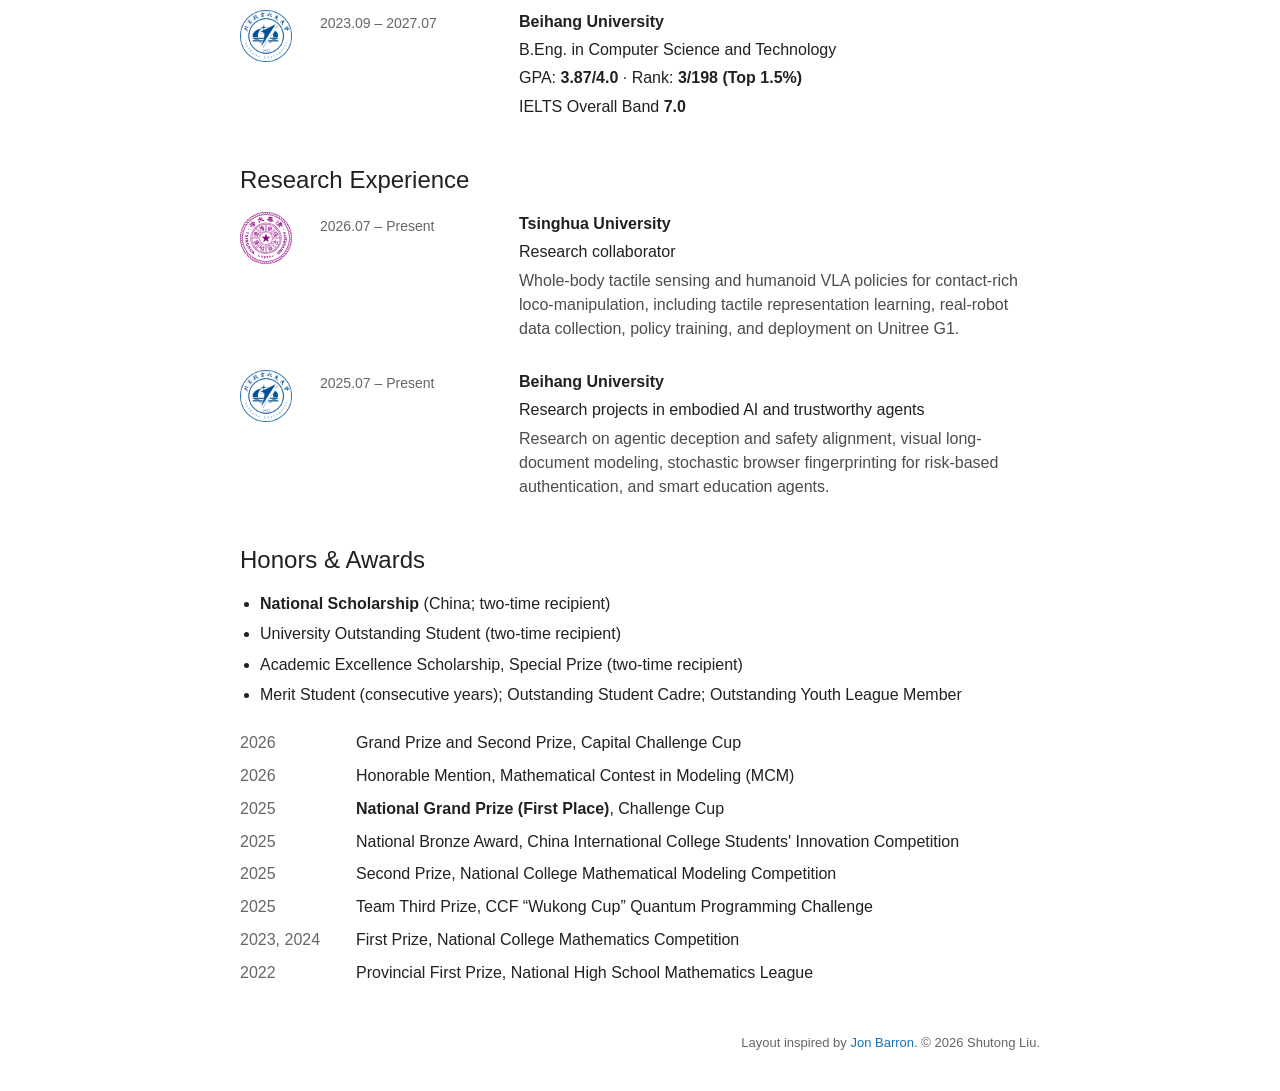
==== commit eba4a532: "Align award dates and add repeat honors to homepage" ====
--- a/index.html
+++ b/index.html
@@ -36,8 +36,8 @@
       <section id="news" aria-labelledby="news-title">
         <h2 id="news-title">News</h2>
         <ul class="news-list">
-          <li><span class="highlight-text">[Nov. 2026]</span> I received China’s National Scholarship for the second time.</li>
-          <li><span class="highlight-text">[Nov. 2026]</span> I was again named a University Outstanding Student at Beihang University.</li>
+          <li><span class="highlight-text">[Nov. 2026]</span> I received China’s National Scholarship for the 2025–2026 academic year.</li>
+          <li><span class="highlight-text">[Nov. 2026]</span> I was named a University Outstanding Student at Beihang University for the 2025–2026 academic year.</li>
           <li><span class="highlight-text">[Nov. 2026]</span> Our paper <a href="https://ggkiller-air.github.io/Uni-VLaT/">Uni-VLaT: Whole-Body Tactile Adaptation of VLA Policies for Humanoid Loco-Manipulation</a> has been accepted to the <a href="https://contact-rich-loco-manipulation.github.io/">CoRL 2026 Workshop on Contact-Rich Loco-Manipulation</a>.</li>
           <li><span class="highlight-text">[Dec. 2024]</span> I received China’s National Scholarship for the 2023–2024 academic year.</li>
           <li><span class="highlight-text">[Sep. 2024]</span> I was named a University Outstanding Student at Beihang University for the 2023–2024 academic year.</li>
@@ -99,7 +99,7 @@
       </section>
       <section id="honors" aria-labelledby="honors-title">
         <h2 id="honors-title">Honors &amp; Awards</h2>
-        <ul class="honors-list"><li><strong>National Scholarship</strong> (China; two-time recipient)</li><li>University Outstanding Student; Academic Excellence Scholarship</li><li>Merit Student (consecutive years); Outstanding Student Cadre; Outstanding Youth League Member</li></ul>
+        <ul class="honors-list"><li><strong>National Scholarship</strong> (China; two-time recipient)</li><li>University Outstanding Student (two-time recipient)</li><li>Academic Excellence Scholarship, Special Prize (two-time recipient)</li><li>Merit Student (consecutive years); Outstanding Student Cadre; Outstanding Youth League Member</li></ul>
         <dl class="dated-list">
           <div><dt>2026</dt><dd>Grand Prize and Second Prize, Capital Challenge Cup</dd></div>
           <div><dt>2026</dt><dd>Honorable Mention, Mathematical Contest in Modeling (MCM)</dd></div>
